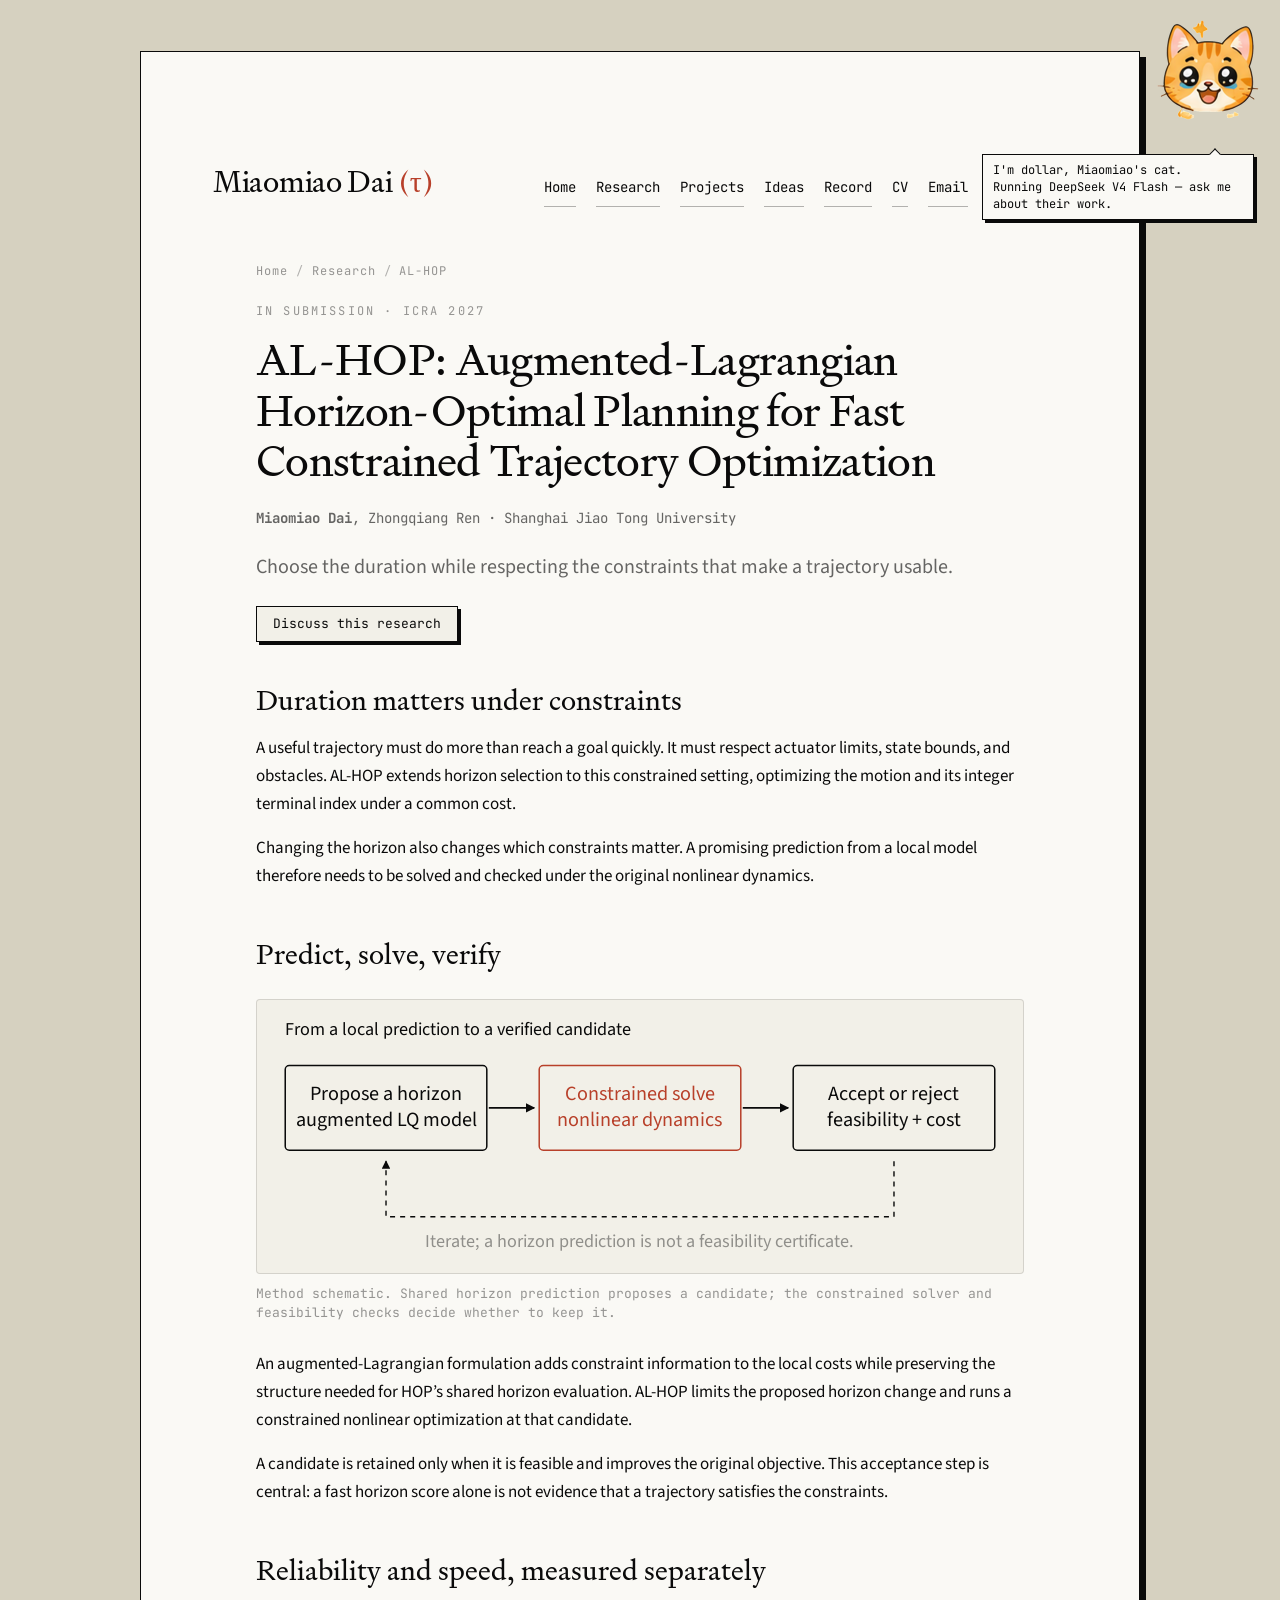
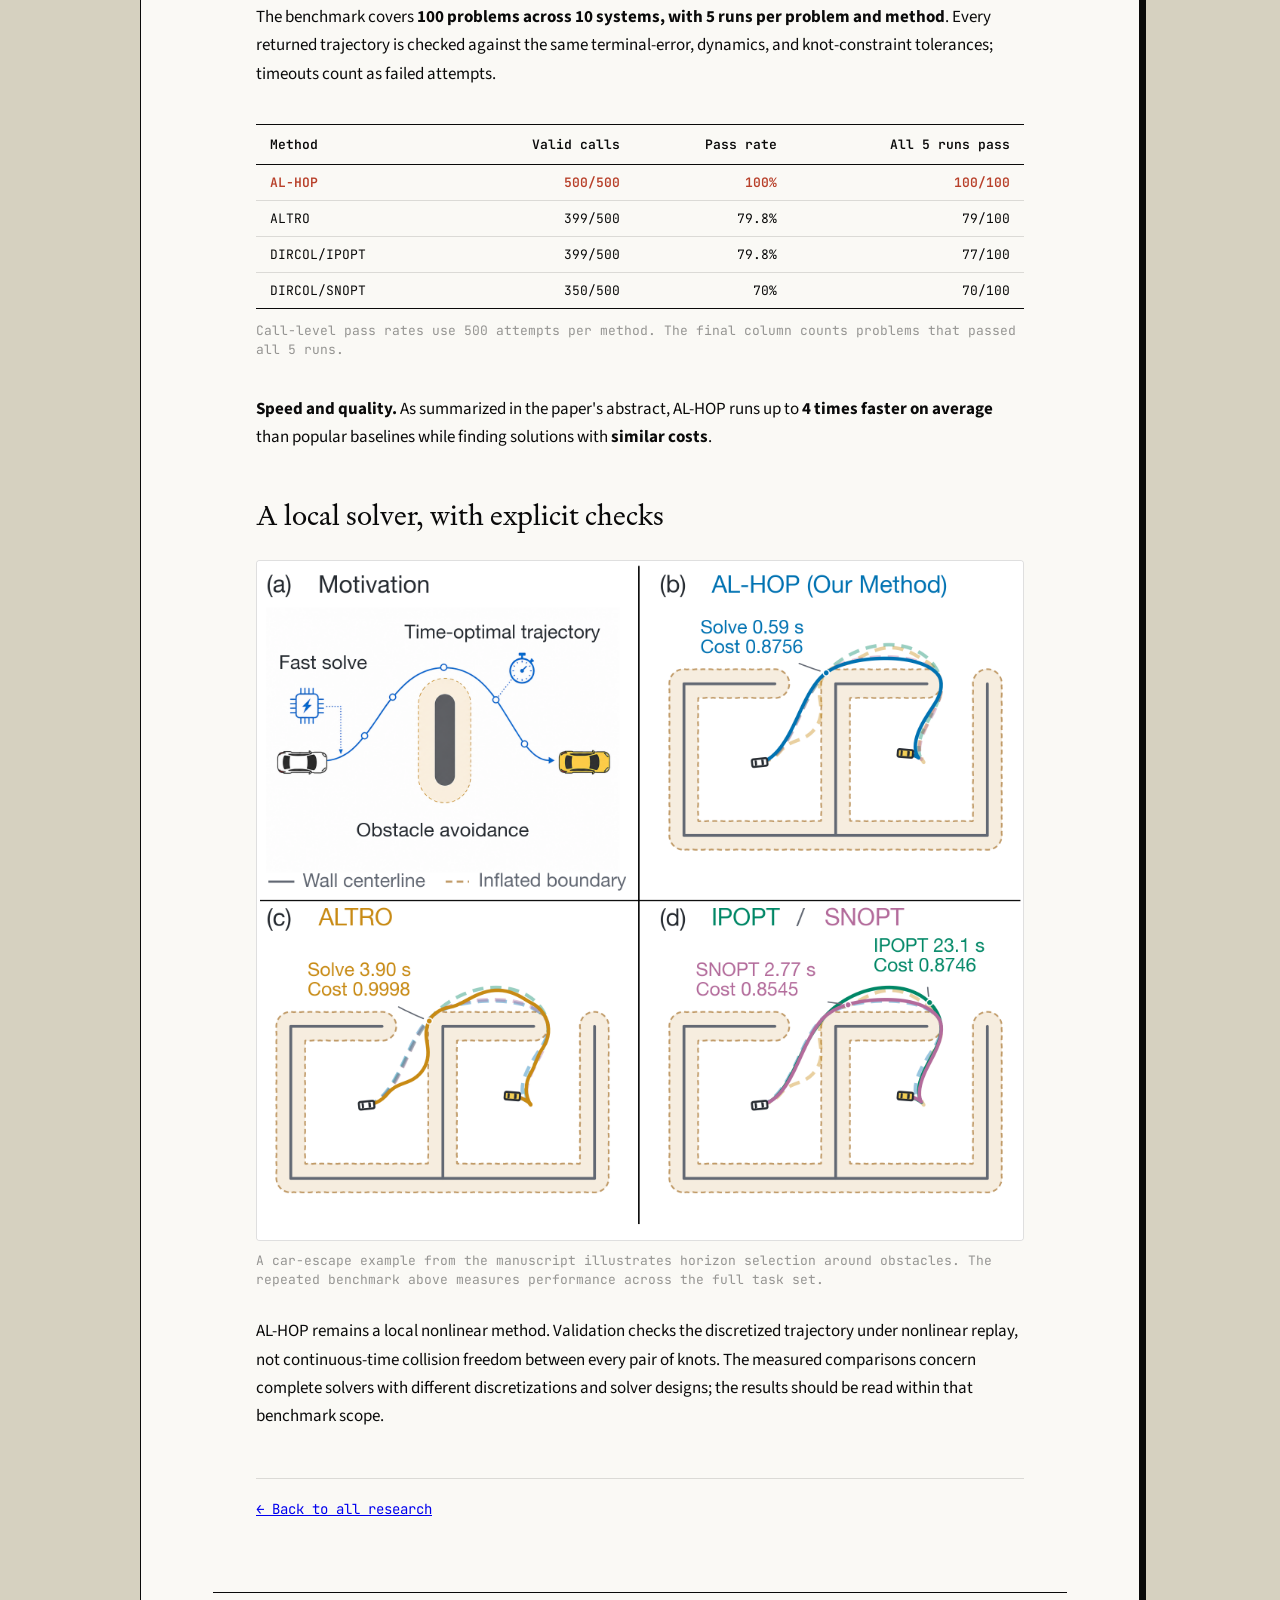
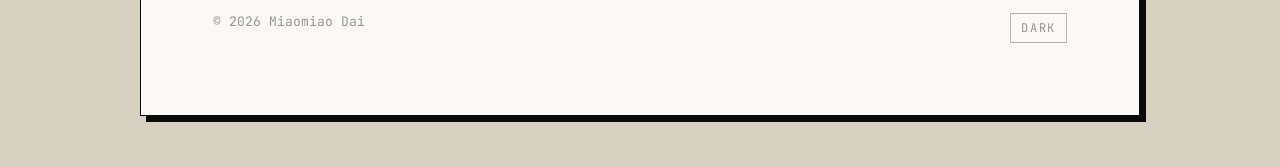
==== al-hop.html @ 50848a30 "Publish the redesign; keep the ICLR entry to the idea Ships the layout directed in the Sep 6-8 sessi" ====
<!doctype html>
<html lang="en">
<head>
<meta charset="utf-8">
<meta name="viewport" content="width=device-width, initial-scale=1">
<title>AL-HOP: Augmented-Lagrangian Horizon-Optimal Planning for Fast Constrained Trajectory Optimization — Miaomiao Dai</title>
<meta name="description" content="Horizon selection with state, control and obstacle constraints, backed by nonlinear replay validation.">
<meta property="og:title" content="AL-HOP: Augmented-Lagrangian Horizon-Optimal Planning for Fast Constrained Trajectory Optimization">
<meta property="og:description" content="Horizon selection with state, control and obstacle constraints, backed by nonlinear replay validation.">
<meta property="og:type" content="article">
<meta property="og:url" content="https://dmsjtum.github.io/al-hop.html">
<meta name="twitter:card" content="summary">
<link rel="icon" href="assets/favicon.png">
<link rel="preconnect" href="https://fonts.googleapis.com">
<link rel="preconnect" href="https://fonts.gstatic.com" crossorigin>
<link href="https://fonts.googleapis.com/css2?family=Instrument+Serif:ital@0;1&family=Source+Sans+3:wght@200..900&family=JetBrains+Mono:wght@400;600&display=swap" rel="stylesheet">
<link rel="stylesheet" href="assets/paper.css">

<!-- Same entrance gate as index.html; see the comment there. This page has no
     bio to type, so it gets only the scroll unfold. -->
<script>
  (function () {
    var el = document.documentElement;
    try {
      if (matchMedia("(prefers-reduced-motion: reduce)").matches) return;
    } catch (e) { return; }
    el.setAttribute("data-motion", "on");
    setTimeout(function () {
      if (!window.__paperEntrance) el.removeAttribute("data-motion");
    }, 2500);
  })();
</script>
</head>
<body>

<div class="shell">

  <header class="masthead">
    <a class="wordmark" href="index.html">Miaomiao Dai <span class="accent">(τ)</span></a>
    <nav class="nav" aria-label="Primary">
      <a href="index.html"><span class="lang-en">Home</span><span class="lang-zh">首页</span></a>
      <a href="index.html#publications"><span class="lang-en">Research</span><span class="lang-zh">研究</span></a>
      <a href="index.html#projects"><span class="lang-en">Projects</span><span class="lang-zh">项目</span></a>
      <a href="index.html#proposals"><span class="lang-en">Ideas</span><span class="lang-zh">构想</span></a>
      <a href="index.html#experience"><span class="lang-en">Record</span><span class="lang-zh">履历</span></a>
      <a href="files/cv.pdf">CV</a>
      <a href="mailto:dmmsjtu@engineering.upenn.edu">Email</a>
      <button class="lang-toggle" data-lang-toggle type="button"><b>EN</b> / ZH</button>
    </nav>
  </header>

  <main class="research-page">
<section class="research-hero">
<ol class="crumbs"><li><a href="index.html"><span class="lang-en">Home</span><span class="lang-zh">首页</span></a></li><li><a href="index.html#publications"><span class="lang-en">Research</span><span class="lang-zh">研究</span></a></li><li>AL-HOP</li></ol>
<p class="eyebrow"><span class="lang-en">In submission · ICRA 2027</span><span class="lang-zh">投稿中 · ICRA 2027</span></p>
<h1 class="display">AL-HOP: Augmented-Lagrangian Horizon-Optimal Planning for Fast Constrained Trajectory Optimization</h1>
<p class="hero__sub"><span class="lang-en"><b>Miaomiao Dai</b>, Zhongqiang Ren · Shanghai Jiao Tong University</span><span class="lang-zh"><b>代淼淼</b>，Zhongqiang Ren · 上海交通大学</span></p>
<div class="research-lead"><span class="lang-en">Choose the duration while respecting the constraints that make a trajectory usable.</span><span class="lang-zh">在选择运动时长的同时，满足让轨迹真正可用的约束。</span></div>
<ul class="linkrow"><li><a class="btn" href="mailto:dmmsjtu@engineering.upenn.edu"><span class="lang-en">Discuss this research</span><span class="lang-zh">交流这项研究</span></a></li></ul>
</section>
<div class="research-article"><section class="research-section"><h2><span class="lang-en">Duration matters under constraints</span><span class="lang-zh">约束下，时长同样重要</span></h2>
<p class="lang-en">A useful trajectory must do more than reach a goal quickly. It must respect actuator limits, state bounds, and obstacles. AL-HOP extends horizon selection to this constrained setting, optimizing the motion and its integer terminal index under a common cost.</p>
<p class="lang-zh">一条可用轨迹不仅要尽快抵达目标，还必须满足执行器限制、状态边界和障碍约束。AL-HOP 将视界选择扩展到这一场景，在统一代价下优化运动及其整数终止时刻。</p><p class="lang-en">Changing the horizon also changes which constraints matter. A promising prediction from a local model therefore needs to be solved and checked under the original nonlinear dynamics.</p>
<p class="lang-zh">视界改变时，起作用的约束也可能改变。因此，局部模型给出的有希望的预测，还需要在原始非线性动力学下求解并验证。</p></section><section class="research-section"><h2><span class="lang-en">Predict, solve, verify</span><span class="lang-zh">预测、求解、验证</span></h2>
<figure class="figure"><svg class="research-diagram" viewBox="0 0 760 270" role="img" aria-label="AL-HOP proposes a horizon using a local augmented model, optimizes it under nonlinear dynamics, and accepts only a feasible candidate with lower original cost.">
<defs><marker id="diagram-arrow" viewBox="0 0 8 8" refX="7" refY="4" markerWidth="6" markerHeight="6" orient="auto-start-reverse"><path d="M 0 0 L 8 4 L 0 8" fill="currentColor"/></marker></defs>
<text class="lang-en" x="28" y="35" text-anchor="start" font-size="18" >From a local prediction to a verified candidate</text><text class="lang-zh" x="28" y="35" text-anchor="start" font-size="18" >从局部预测到验证后的候选解</text><g class=""><rect x="28" y="65" width="200" height="84" rx="4" fill="none" stroke="currentColor" stroke-width="1.5"/><text class="lang-en" x="128.0" y="99" text-anchor="middle" font-size="20" >Propose a horizon</text><text class="lang-zh" x="128.0" y="99" text-anchor="middle" font-size="20" >提出候选视界</text><text class="lang-en" x="128.0" y="125" text-anchor="middle" font-size="20" >augmented LQ model</text><text class="lang-zh" x="128.0" y="125" text-anchor="middle" font-size="20" >增广线性二次模型</text></g><g class="diagram-accent"><rect x="280" y="65" width="200" height="84" rx="4" fill="none" stroke="currentColor" stroke-width="1.5"/><text class="lang-en" x="380.0" y="99" text-anchor="middle" font-size="20" >Constrained solve</text><text class="lang-zh" x="380.0" y="99" text-anchor="middle" font-size="20" >约束优化</text><text class="lang-en" x="380.0" y="125" text-anchor="middle" font-size="20" >nonlinear dynamics</text><text class="lang-zh" x="380.0" y="125" text-anchor="middle" font-size="20" >非线性动力学</text></g><g class=""><rect x="532" y="65" width="200" height="84" rx="4" fill="none" stroke="currentColor" stroke-width="1.5"/><text class="lang-en" x="632.0" y="99" text-anchor="middle" font-size="20" >Accept or reject</text><text class="lang-zh" x="632.0" y="99" text-anchor="middle" font-size="20" >接受或拒绝</text><text class="lang-en" x="632.0" y="125" text-anchor="middle" font-size="20" >feasibility + cost</text><text class="lang-zh" x="632.0" y="125" text-anchor="middle" font-size="20" >可行性与原始代价</text></g><path d="M 230 107 L 275 107" stroke="currentColor" stroke-width="1.6" fill="none" marker-end="url(#diagram-arrow)" /><path d="M 482 107 L 527 107" stroke="currentColor" stroke-width="1.6" fill="none" marker-end="url(#diagram-arrow)" /><path d="M 632 160 V 215 H 128 V 160" fill="none" stroke="currentColor" stroke-width="1.4" stroke-dasharray="5 5" marker-end="url(#diagram-arrow)"/><text class="lang-en diagram-muted" x="380" y="245" text-anchor="middle" font-size="18">Iterate; a horizon prediction is not a feasibility certificate.</text><text class="lang-zh diagram-muted" x="380" y="245" text-anchor="middle" font-size="18">迭代求解；视界预测本身不代表约束已满足。</text></svg><figcaption><span class="lang-en">Method schematic. Shared horizon prediction proposes a candidate; the constrained solver and feasibility checks decide whether to keep it.</span><span class="lang-zh">方法示意。共享视界预测提出候选，约束求解与可行性检查决定是否保留。</span></figcaption></figure><p class="lang-en">An augmented-Lagrangian formulation adds constraint information to the local costs while preserving the structure needed for HOP’s shared horizon evaluation. AL-HOP limits the proposed horizon change and runs a constrained nonlinear optimization at that candidate.</p>
<p class="lang-zh">增广拉格朗日形式将约束信息纳入局部代价，同时保留 HOP 共享视界评估所需的结构。AL-HOP 控制候选视界的调整幅度，并在该视界上进行约束非线性优化。</p><p class="lang-en">A candidate is retained only when it is feasible and improves the original objective. This acceptance step is central: a fast horizon score alone is not evidence that a trajectory satisfies the constraints.</p>
<p class="lang-zh">只有可行且改善原始目标函数的候选才会被保留。这个接受步骤很关键：快速得到一个视界评分，并不意味着轨迹已经满足约束。</p></section><section class="research-section"><h2><span class="lang-en">Reliability and speed, measured separately</span><span class="lang-zh">分别看有效性与速度</span></h2>
<!-- Current paper result_numbers.tex; repeated four-solver benchmark, 100 problems x 5 runs. -->
<p class="lang-en">The benchmark covers <b>100 problems across 10 systems, with 5 runs per problem and method</b>. Every returned trajectory is checked against the same terminal-error, dynamics, and knot-constraint tolerances; timeouts count as failed attempts.</p>
<p class="lang-zh">基准覆盖 <b>10 类系统、100 个问题，每个方法对每题运行 5 次</b>。返回轨迹采用相同的终端误差、动力学与节点约束容差进行后验检查，超时调用计为未通过。</p>
<div class="table-wrap" tabindex="0" role="region" aria-label="AL-HOP repeated benchmark validity comparison">
<table class="data">
  <caption><span class="lang-en">Call-level pass rates use 500 attempts per method. The final column counts problems that passed all 5 runs.</span><span class="lang-zh">调用通过率以每个方法的 500 次运行统计；最后一列统计 5 次均通过的问题数。</span></caption>
  <thead><tr><th scope="col"><span class="lang-en">Method</span><span class="lang-zh">方法</span></th><th scope="col"><span class="lang-en">Valid calls</span><span class="lang-zh">通过调用数</span></th><th scope="col"><span class="lang-en">Pass rate</span><span class="lang-zh">通过率</span></th><th scope="col"><span class="lang-en">All 5 runs pass</span><span class="lang-zh">5 次均通过</span></th></tr></thead>
  <tbody>
    <tr class="is-ours"><td>AL-HOP</td><td>500/500</td><td>100%</td><td>100/100</td></tr>
    <tr><td>ALTRO</td><td>399/500</td><td>79.8%</td><td>79/100</td></tr>
    <tr><td>DIRCOL/IPOPT</td><td>399/500</td><td>79.8%</td><td>77/100</td></tr>
    <tr><td>DIRCOL/SNOPT</td><td>350/500</td><td>70%</td><td>70/100</td></tr>
  </tbody>
</table>
</div>
<p class="lang-en"><b>Speed and quality.</b> As summarized in the paper's abstract, AL-HOP runs up to <b>4 times faster on average</b> than popular baselines while finding solutions with <b>similar costs</b>.</p>
<p class="lang-zh"><b>速度与质量。</b>论文摘要报告，相较常用基线，AL-HOP 的<b>平均加速比最高达 4 倍</b>，同时获得<b>代价相当的解</b>。</p></section><section class="research-section"><h2><span class="lang-en">A local solver, with explicit checks</span><span class="lang-zh">带有显式验证的局部求解器</span></h2>
<figure class="figure"><img src="assets/pub-alhop-car-escape.png" alt="Car-escape trajectories from AL-HOP and the comparison solvers" width="2030" height="1800" loading="lazy"><figcaption><span class="lang-en">A car-escape example from the manuscript illustrates horizon selection around obstacles. The repeated benchmark above measures performance across the full task set.</span><span class="lang-zh">论文中的汽车脱困示例展示了障碍环境下的视界选择；上表的重复评测则覆盖完整任务集。</span></figcaption></figure><p class="lang-en">AL-HOP remains a local nonlinear method. Validation checks the discretized trajectory under nonlinear replay, not continuous-time collision freedom between every pair of knots. The measured comparisons concern complete solvers with different discretizations and solver designs; the results should be read within that benchmark scope.</p>
<p class="lang-zh">AL-HOP 仍是局部非线性方法。验证检查离散轨迹的非线性回放，并不保证任意两个离散节点之间的连续时间无碰撞。对照比较的是采用不同离散化与求解设计的完整求解器，结果应在该基准范围内理解。</p></section></div>
<p class="research-return"><a href="index.html#publications"><span class="lang-en">← Back to all research</span><span class="lang-zh">← 返回全部研究</span></a></p>
  </main>

  <footer class="footer">
    <span>© 2026 Miaomiao Dai</span>
    <span><button class="theme-toggle" data-theme-toggle type="button">Dark</button></span>
  </footer>

</div>

<script src="assets/paper.js"></script>
</body>
</html>
---- assets/paper.css ----
/* ==========================================================================
   OFFPRINT — a personal-site design system
   A site that reads like a paper offprint: the restraint of an instrument
   panel, the air of a modern launch page, and a margin you can write in.

   WHAT CAME FROM WHERE
     pi.website      warm paper ground, serif display over a monospace
                     structural layer, hairline index lists, hard-edge
                     cards with a solid offset shadow, label/value meta,
                     768px measure
     BeingBeyond     uppercase wide-tracked filter pills, ?filter= URL
                     contract, thumbnail + body card
     Kimi K3         light variable-weight prose (330/450), centered hero
                     with a single pill CTA, breadcrumbs, generous radius
                     on hero media, exactly one accent

   WHAT IS OURS
     · a persistent left rail carrying mono section numbers (§01, §02)
     · sidenotes that hang in that rail beside the prose they annotate
     · a proofreader's vermilion, used at most three times per page
     · a type-specimen masthead

   The accent is the one opinionated choice. For the pure colorless look
   of the references, set --accent: var(--ink) and nothing else changes.
   ========================================================================== */

/* --------------------------------------------------------------------------
   0. Signifier  (the display serif Physical Intelligence uses)
   --------------------------------------------------------------------------
   pi.website loads exactly ONE cut: Signifier Regular, weight 400, roman,
   a single self-hosted .woff2 with font-display:swap. No italic, no other
   weight anywhere on the site. So you only need one style — the smallest
   licence Klim sells.

   Signifier is a retail typeface from Klim Type Foundry (Kris Sowersby):
   https://klim.co.nz/retail-fonts/signifier/
   It cannot be redistributed, so it is not bundled here. Klim's free "test
   fonts" are licensed for mockups and evaluation ONLY — do not deploy them
   on a public site.

   Once you hold a web licence, put the file at assets/fonts/ and switch on
   the block below. Nothing else changes — "Signifier" is already first in
   the --serif stack, so it takes over automatically.
   -------------------------------------------------------------------------- */

@font-face {
  font-family: "Signifier";
  src: url("fonts/signifier-regular.woff2") format("woff2");
  font-weight: 400;
  font-style: normal;
  font-display: swap;
}


/* --------------------------------------------------------------------------
   1. Tokens
   -------------------------------------------------------------------------- */
:root {
  /* --- Paper & ink ------------------------------------------------------- */
  --paper:      #faf9f5;                  /* the sheet itself */
  --paper-hi:   #f2f0e8;                  /* recessed: cards, code, wells */
  --card-surface: #fff;                   /* clean inserts on the warm sheet */
  /* The desk. Deep enough that the sheet reads as lit and the hard edge and
     offset shadow have something to work against — at the old #e2ded1 the
     paper-to-desk contrast was 1.28:1 and the metaphor was doing nothing.
     1.45:1. Past ~1.6 the desk turns khaki and starts competing. */
  --surround:   #d6d1c0;
  --ink:        #0a0a0a;
  --ink-2:      rgba(10, 10, 10, 0.62);   /* secondary prose */
  --ink-3:      rgba(10, 10, 10, 0.42);   /* labels, dates, captions */
  --rule:       rgba(10, 10, 10, 0.13);
  --rule-hi:    rgba(10, 10, 10, 0.30);
  --edge:       #0a0a0a;                  /* hard borders */

  /* The proofreader's mark. Ration it: section numbers, the active nav
     rule, sidenote stems. If you use it a fourth time, delete one. */
  --accent:     #b8402a;

  /* Hard offset shadows, no blur — keep x and y equal. */
  --lift:       4px 4px 0 var(--edge);
  --lift-sm:    3px 3px 0 var(--edge);

  /* --- Type -------------------------------------------------------------- */
  /* Signifier is a licensed Klim face. Own it? Self-host into assets/fonts/
     and it wins automatically. Instrument Serif is the free stand-in;
     Iowan Old Style is a strong macOS-local fallback. */
  /* Signifier carries no CJK. A Chinese serif is appended to each stack:
     font fallback is per-character, so Latin renders in Signifier and
     Chinese in Songti inside the same heading. */
  --serif: "Signifier", "Instrument Serif", "EB Garamond",
           "Iowan Old Style", "Times New Roman", Times,
           "Songti SC", "STSong", "Noto Serif SC", serif;
  --sans:  "Source Sans 3", "Source Sans Pro", -apple-system,
           BlinkMacSystemFont, "Segoe UI", "PingFang SC", Helvetica, Arial,
           "Hiragino Sans GB", "Noto Sans SC", sans-serif;
  --mono:  ui-monospace, SFMono-Regular, "SF Mono", "JetBrains Mono",
           Menlo, Consolas, "Liberation Mono", monospace;

  /* Kimi sets prose at 330 weight; that airiness is most of its character.
     Source Sans 3 is variable 200–900, so 350 is real, not synthesized. */
  --prose-weight: 350;

  /* --- Measure & grid ---------------------------------------------------- */
  --measure:    768px;      /* prose column, measured from pi */
  --shell:      1000px;   /* sheet width; A4-ish text-to-margin ratio */
  --rail:       104px;      /* left gutter: section marks */
  --rail-gap:   36px;
  --note:       160px;      /* right margin: sidenotes */
  --note-gap:   28px;
  --label-col:  120px;      /* meta-table labels, measured from pi */
  --gutter:     clamp(1.5rem, 6vw, 4.5rem);  /* the sheet's own margins */

  --radius:     4px;        /* pi's figure radius, to the pixel */
  --radius-lg:  14px;       /* Kimi's hero radius */

  color-scheme: light dark;
}

/* Dark mode keeps the warm bias so it reads as the same design at night,
   not a different one. Delete this block for light-only. */
@media (prefers-color-scheme: dark) {
  :root {
    --paper: #1a1a15; --paper-hi: #121210; --surround: #0c0c0a;
    --card-surface: #20201b;
    --ink: #f2f1ea;
    --ink-2: rgba(242,241,234,0.66); --ink-3: rgba(242,241,234,0.44);
    --rule: rgba(242,241,234,0.16);  --rule-hi: rgba(242,241,234,0.34);
    --edge: #f2f1ea;
    --accent: #e2684d;              /* lifted for contrast on dark paper */
  }
}
:root[data-theme="dark"] {
  --paper: #1a1a15; --paper-hi: #121210; --surround: #0c0c0a;
  --card-surface: #20201b;
  --ink: #f2f1ea;
  --ink-2: rgba(242,241,234,0.66); --ink-3: rgba(242,241,234,0.44);
  --rule: rgba(242,241,234,0.16);  --rule-hi: rgba(242,241,234,0.34);
  --edge: #f2f1ea;
  --accent: #e2684d;
}
:root[data-theme="light"] {
  --paper: #faf9f5; --paper-hi: #f2f0e8; --surround: #d6d1c0;
  --card-surface: #fff;
  --ink: #0a0a0a;
  --ink-2: rgba(10,10,10,0.62); --ink-3: rgba(10,10,10,0.42);
  --rule: rgba(10,10,10,0.13);  --rule-hi: rgba(10,10,10,0.30);
  --edge: #0a0a0a;
  --accent: #b8402a;
}

/* --------------------------------------------------------------------------
   2. Base
   -------------------------------------------------------------------------- */
*, *::before, *::after { box-sizing: border-box; }
html { -webkit-text-size-adjust: 100%; scroll-behavior: smooth; }

body {
  margin: 0;
  background: var(--surround);
  color: var(--ink);
  /* Mono is the default voice; prose opts *out* into sans. That inversion
     is what makes the page read as an instrument rather than an article. */
  font: 400 14px/20px var(--mono);
  -webkit-font-smoothing: antialiased;
  -moz-osx-font-smoothing: grayscale;
}

img, video { max-width: 100%; height: auto; display: block; }
::selection { background: var(--accent); color: var(--paper); }
:focus-visible { outline: 2px solid var(--accent); outline-offset: 3px; }

/* --------------------------------------------------------------------------
   3. Layout
   -------------------------------------------------------------------------- */
/* THE SHEET. Everything sits on one page laid on a desk. The edge is hard
   and the shadow has no blur — same language as the cards, one scale up. */
.shell {
  max-width: var(--shell);
  margin: clamp(20px, 4vw, 56px) auto;
  padding: clamp(36px, 5vw, 64px) var(--gutter) clamp(24px, 4vw, 48px);
  background: var(--paper);
  border: 1px solid var(--edge);
  box-shadow: 6px 6px 0 var(--edge);
}
@media (max-width: 640px) {
  /* On a phone the sheet metaphor costs more than it gives: edge-to-edge. */
  .shell { margin: 0; border-width: 0 0 1px 0; box-shadow: none; }
}
.measure { max-width: var(--measure); }

.section { margin-top: 88px; }
.section--tight { margin-top: 56px; }

hr.rule { border: 0; border-top: 1px solid var(--rule); margin: 56px 0; }
hr.rule--strong { border-top: 1px solid var(--ink); }

/* --- The rail -------------------------------------------------------------
   OURS. A two-column grid: a narrow monospace gutter on the left carrying
   section numbers and sidenotes, prose on the right. Below 1024px the rail
   collapses and its contents flow inline. */
.rail {
  display: grid;
  grid-template-columns: var(--rail) minmax(0, var(--measure));
  gap: 0 var(--rail-gap);
  align-items: start;
}
.rail__mark {
  font: 600 18px/20px var(--mono);
  letter-spacing: 0.06em;
  color: var(--accent);
  padding-top: 6px;
  position: sticky;
  top: 24px;
}
.rail__mark > span {
  display: block;
  font: 400 13px/18px var(--mono);
  color: var(--ink-3);
  letter-spacing: 0.14em;
  margin-top: 7px;
}

@media (max-width: 1023px) {
  .rail { grid-template-columns: minmax(0, 1fr); gap: 12px; }
  .rail__mark { position: static; padding-top: 0; }
  .rail__mark > span { display: inline; margin: 0 0 0 10px; }
}

/* --------------------------------------------------------------------------
   4. Masthead
   -------------------------------------------------------------------------- */
.masthead {
  display: flex; flex-wrap: wrap;
  align-items: baseline; justify-content: space-between;
  gap: 20px 32px;
  padding-block: 48px 0;
}

/* The parenthetical glyph is the signature. pi uses (π); pick one mark
   that means something to you and never change it. */
.wordmark {
  font: 400 clamp(24px, 3.2vw, 30px)/1.2 var(--serif);
  letter-spacing: -0.01em;
  color: var(--ink);
  text-decoration: none;
  white-space: nowrap;
}
.wordmark:hover { opacity: 0.65; }

.nav { display: flex; flex-wrap: wrap; gap: 20px; font: 400 14px/20px var(--mono); }
.nav a {
  color: var(--ink); text-decoration: none;
  border-bottom: 1px solid var(--rule-hi);
  padding-bottom: 2px;
}
.nav a:hover { border-bottom-color: var(--ink); }
.nav a[aria-current="page"] { border-bottom: 1.5px solid var(--accent); }

/* --- Type-specimen masthead ----------------------------------------------
   OURS. For the home page: the name set very large with a rule beneath and
   mono metadata, the way a foundry sets a specimen sheet. */
.specimen { padding-block: 64px 0; }
.specimen__name {
  font: 400 clamp(44px, 9vw, 104px)/0.95 var(--serif);
  letter-spacing: -0.025em;
  margin: 0;
  text-wrap: balance;
}
.specimen__rule { border: 0; border-top: 1px solid var(--ink); margin: 28px 0 0; }
.specimen__meta {
  display: flex; flex-wrap: wrap; gap: 8px 40px;
  margin-top: 14px;
  font: 400 12px/16px var(--mono);
  letter-spacing: 0.14em; text-transform: uppercase;
  color: var(--ink-3);
}

/* --------------------------------------------------------------------------
   5. Display type
   -------------------------------------------------------------------------- */
.display {
  font: 400 clamp(38px, 7vw, 60px)/1.06 var(--serif);
  letter-spacing: -0.015em; margin: 0; text-wrap: balance;
}
.display--xl { font-size: clamp(46px, 10vw, 92px); line-height: 1.0; }

.eyebrow {
  font: 400 12px/16px var(--mono);
  letter-spacing: 0.18em; text-transform: uppercase;
  color: var(--ink-3);
  margin: 0 0 16px;
}
/* No decorative red lines: coloured rules and ticks were tried on the cards
   and sub-headings and pulled — the accent stays in text, where it points
   at something. */
.eyebrow--accent { color: var(--accent); }

/* Even the text selection stays in the palette. */
::selection { background: color-mix(in srgb, var(--accent) 22%, transparent); }

.h-serif {
  font: 400 clamp(26px, 3.6vw, 32px)/1.2 var(--serif);
  letter-spacing: -0.01em; margin: 0 0 20px;
}

/* --- Breadcrumb (Kimi) ---------------------------------------------------- */
.crumbs {
  display: flex; flex-wrap: wrap; gap: 8px;
  font: 400 12px/16px var(--mono);
  letter-spacing: 0.08em;
  color: var(--ink-3);
  margin: 0 0 24px; padding: 0; list-style: none;
}
.crumbs li + li::before { content: "/"; margin-right: 8px; color: var(--rule-hi); }
.crumbs a { color: var(--ink-3); text-decoration: none; }
.crumbs a:hover { color: var(--ink); }

/* --- Centered hero (Kimi) -------------------------------------------------
   The alternative to the left-aligned rail hero. Use one or the other on a
   page, never both. */
.hero--center { text-align: center; max-width: 780px; margin-inline: auto; padding-top: 72px; }
.hero--center .crumbs { justify-content: center; }
.hero--center .display { margin-inline: auto; }
.hero--center .cta { margin-top: 32px; }
.hero--center .linkrow { justify-content: center; }

/* Author line under a centered hero title. */
.hero__sub {
  margin: 20px 0 0;
  font: 400 14px/20px var(--mono);
  color: var(--ink-2);
}

.cta {
  display: inline-block;
  font: 500 14px/20px var(--sans);
  letter-spacing: 0.01em;
  color: var(--paper);
  background: var(--ink);
  text-decoration: none;
  padding: 11px 22px;
  border-radius: 12px;            /* measured from Kimi's CTA */
  transition: opacity .15s ease;
}
.cta:hover { opacity: 0.82; }

/* --------------------------------------------------------------------------
   6. Prose  (the only place sans runs at length)
   -------------------------------------------------------------------------- */
.prose {
  max-width: var(--measure);
  font: var(--prose-weight) 17.5px/1.65 var(--sans);
  color: var(--ink);
  letter-spacing: 0.005em;
}
/* Flow spacing. Reset first, then space between siblings — both rules are
   specificity (0,1,0) so source order decides, and nothing below may use a
   `.prose <type>` selector to set margins or it silently wins. */
.prose > * { margin: 0; }
.prose > * + * { margin-top: 1.15em; }

.prose h2 {
  font: 450 clamp(22px, 3vw, 25px)/1.35 var(--sans);
  margin-top: 2.2em; letter-spacing: -0.005em;
}
.prose h3 { font: 600 17.5px/1.45 var(--sans); margin-top: 1.8em; }

.prose a {
  color: var(--ink);
  text-decoration: underline;
  text-underline-offset: 3px; text-decoration-thickness: 1px;
  text-decoration-color: var(--rule-hi);
}
.prose a:hover { text-decoration-color: var(--accent); text-decoration-thickness: 2px; }

/* padding only — setting `margin` here would out-specify the flow rule above */
.prose ul, .prose ol { padding-left: 1.25em; }
.prose li + li { margin-top: 0.4em; }
.prose li::marker { color: var(--ink-3); }

.prose blockquote {
  margin-top: 1.6em; margin-bottom: 1.6em; padding-left: 20px;
  border-left: 1.5px solid var(--accent);
  font: 400 20px/1.5 var(--serif);
}
.prose code {
  font: 400 0.85em/1.4 var(--mono);
  background: var(--paper-hi);
  border: 1px solid var(--rule);
  border-radius: 2px; padding: 1px 5px;
}

/* Mono lede — short, declarative, control-surface voice. Never long. */
.lede { max-width: 62ch; font: 400 14px/20px var(--mono); margin: 0; }
.lede + .lede { margin-top: 20px; }

/* --- Sidenotes -----------------------------------------------------------
   OURS. The left rail carries structure (section marks); the right margin
   carries commentary. Keeping them on opposite sides means a sticky section
   mark can never collide with a note. Below 1280px notes fold inline as an
   indented block. Use them for the caveat you would otherwise bury in a
   parenthesis — never for anything load-bearing. */
.sidenote {
  font: 400 12px/17px var(--mono);
  color: var(--ink-3);
  border-left: 1.5px solid var(--accent);
  padding-left: 10px;
  margin: 8px 0;
}
@media (min-width: 1280px) {
  .sidenote {
    float: right; clear: right;
    width: var(--note);
    margin-right: calc(-1 * (var(--note) + var(--note-gap)));
    margin-top: 6px;
    margin-bottom: 16px;
  }
}

/* --------------------------------------------------------------------------
   7. Meta table  (label / value, mono)
   -------------------------------------------------------------------------- */
.meta {
  display: grid;
  grid-template-columns: var(--label-col) minmax(0, 1fr);
  gap: 0 16px;
  font: 400 14px/20px var(--mono);
  margin: 0;
}
.meta dt { color: var(--ink-3); }
.meta dd { margin: 0; color: var(--ink); }
.meta dd a {
  color: inherit; text-decoration: underline;
  text-underline-offset: 3px; text-decoration-thickness: 1px;
  text-decoration-color: var(--rule-hi);
}
.meta dd a:hover { text-decoration-color: var(--accent); text-decoration-thickness: 2px; }

@media (max-width: 560px) {
  .meta { grid-template-columns: 1fr; gap: 0; }
  .meta dt { margin-top: 12px; }
  .meta dt:first-child { margin-top: 0; }
}

/* --------------------------------------------------------------------------
   8. Timeline  (pi's primary home-page structure)
   -------------------------------------------------------------------------- */
.timeline { list-style: none; margin: 0; padding: 0 0 0 28px; border-left: 1px solid var(--rule-hi); }
.timeline > li { position: relative; padding-block: 4px; }
.timeline > li + li { margin-top: 28px; }

/* The bullet sits *on* the rule, not beside it. */
.timeline > li::before {
  content: ""; position: absolute;
  left: -32px; top: 12px;
  width: 7px; height: 7px; border-radius: 50%;
  background: var(--ink);
}
.timeline > li.is-marked::before { background: var(--accent); }

.entry {
  display: block; color: inherit; text-decoration: none;
  padding: 12px 16px; border: 1px solid transparent;
  transition: transform .12s ease, box-shadow .12s ease;
}
.entry--boxed { border-color: var(--rule-hi); background: var(--paper-hi); }
.entry--lifted { border: 1.5px solid var(--edge); background: var(--paper-hi); box-shadow: var(--lift); }

a.entry:hover { background: var(--paper-hi); border-color: var(--rule-hi); }
a.entry--lifted:hover { transform: translate(-1px,-1px); box-shadow: 5px 5px 0 var(--edge); }

.entry__head {
  display: flex; flex-wrap: wrap;
  align-items: baseline; justify-content: space-between;
  gap: 8px 24px;
}
.entry__title { font: 600 14px/20px var(--mono); margin: 0; }
.entry__date  { font: 400 14px/20px var(--mono); color: var(--ink-3); white-space: nowrap; }
.entry__desc  { margin: 6px 0 0; font: 400 14px/20px var(--mono); color: var(--ink-2); max-width: 68ch; }

/* --------------------------------------------------------------------------
   9. Index list  (pi's "Papers" page — hairline rows, nothing else)
   -------------------------------------------------------------------------- */
.index { list-style: none; margin: 0; padding: 0; border-top: 1px solid var(--rule); }
.index > li { border-bottom: 1px solid var(--rule); }
.index a {
  display: flex; flex-wrap: wrap;
  align-items: baseline; justify-content: space-between;
  gap: 4px 24px; padding: 9px 0;
  color: var(--ink); text-decoration: none;
  font: 400 14px/20px var(--mono);
}
.index a:hover { background: var(--paper-hi); box-shadow: 0 0 0 8px var(--paper-hi); }
.index a:hover .index__venue { color: var(--accent); }
.index__venue { color: var(--ink-3); white-space: nowrap; transition: color .12s ease; }

/* --------------------------------------------------------------------------
   10. Work cards  (BeingBeyond: thumb + body, hard edge, offset shadow)
   -------------------------------------------------------------------------- */
.cards { display: grid; gap: 28px; margin: 0; padding: 0; list-style: none; }

.card {
  display: grid;
  grid-template-columns: 260px minmax(0, 1fr);
  border: 1.5px solid var(--edge);
  background: var(--paper-hi);
  box-shadow: var(--lift);
  color: inherit; text-decoration: none;
  transition: transform .12s ease, box-shadow .12s ease;
}
a.card:hover { transform: translate(-2px,-2px); box-shadow: 6px 6px 0 var(--edge); }

.card__thumb {
  border-right: 1.5px solid var(--edge);
  background: var(--paper);
  aspect-ratio: 16 / 10; overflow: hidden;
  display: grid; place-items: center;
}
.card__thumb img, .card__thumb video { width: 100%; height: 100%; object-fit: cover; }

/* Stand-in for media you have not produced yet: graph paper. Reads as
   deliberate rather than broken. Delete the class when a real asset lands. */
.placeholder, .card__thumb--empty {
  background-color: var(--paper-hi);
  background-image:
    linear-gradient(var(--rule) 1px, transparent 1px),
    linear-gradient(90deg, var(--rule) 1px, transparent 1px);
  background-size: 24px 24px;
}

.card__body { padding: 24px 28px; }
.card__title { font: 400 clamp(20px,2.6vw,24px)/1.25 var(--serif); letter-spacing: -0.01em; margin: 0; }
.card__meta {
  margin: 8px 0 0; font: 400 12px/16px var(--mono);
  letter-spacing: 0.08em; text-transform: uppercase; color: var(--ink-3);
}
.card__desc { margin: 12px 0 0; font: 400 14px/20px var(--mono); color: var(--ink-2); }

@media (max-width: 720px) {
  .card { grid-template-columns: 1fr; }
  .card__thumb { border-right: 0; border-bottom: 1.5px solid var(--edge); aspect-ratio: 16 / 9; }
  .card__body { padding: 20px; }
}

/* --------------------------------------------------------------------------
   11. Filter pills  (BeingBeyond: uppercase mono, very wide tracking)
   -------------------------------------------------------------------------- */
.filters { display: flex; flex-wrap: wrap; gap: 10px; margin: 0 0 32px; }
.pill {
  font: 400 12px/16px var(--mono);
  letter-spacing: 0.2em; text-transform: uppercase;
  color: var(--ink-3);
  background: transparent;
  border: 1px solid var(--rule-hi); border-radius: 0;
  padding: 8px 14px; cursor: pointer;
}
.pill:hover { color: var(--ink); border-color: var(--ink); }
.pill[aria-pressed="true"] {
  color: var(--ink); border: 1.5px solid var(--edge); background: var(--paper-hi);
}

/* --------------------------------------------------------------------------
   12. Figures & media
   -------------------------------------------------------------------------- */
.figure { margin: 40px 0; }
.figure img, .figure video, .figure .placeholder {
  width: 100%; border-radius: var(--radius); border: 1px solid var(--rule);
}
.figure .placeholder { aspect-ratio: 16 / 9; }
.figure figcaption {
  margin-top: 10px;
  font: 400 13px/19px var(--mono);
  color: var(--ink-3); max-width: 62ch;
}
.figure figcaption b { font-weight: 600; color: var(--accent); }

/* Wide hero media. Kimi's generous radius, not pi's 4px — the one place
   the page is allowed to feel soft. */
.hero-media {
  margin: 48px 0 0;
  border-radius: var(--radius-lg);
  overflow: hidden;
  aspect-ratio: 16 / 9;
}
.hero-media img, .hero-media video { width: 100%; height: 100%; object-fit: cover; }

/* Placeholder until a real figure or rollout video exists. Reads as
   deliberate (a crop-mark grid) rather than as a broken image. */
.hero-media--empty {
  background: var(--paper-hi);
  border: 1px solid var(--rule);
  background-image:
    linear-gradient(var(--rule) 1px, transparent 1px),
    linear-gradient(90deg, var(--rule) 1px, transparent 1px);
  background-size: 32px 32px;
}

/* --------------------------------------------------------------------------
   13. Results table  (booktabs: thick top/bottom, thin mid, no verticals)
   -------------------------------------------------------------------------- */
.table-wrap { overflow-x: auto; margin: 36px 0; }
table.data {
  width: 100%; border-collapse: collapse;
  font: 400 13px/19px var(--mono);
  font-variant-numeric: tabular-nums;
}
table.data thead th {
  border-top: 1.5px solid var(--ink);
  border-bottom: 1px solid var(--ink);
  padding: 10px 14px; text-align: right;
  font-weight: 600; white-space: nowrap;
}
table.data thead th:first-child, table.data tbody td:first-child { text-align: left; }
table.data tbody td { padding: 8px 14px; text-align: right; border-bottom: 1px solid var(--rule); }
table.data tbody tr:last-child td { border-bottom: 1.5px solid var(--ink); }
table.data tbody tr.is-ours td { font-weight: 600; color: var(--accent); }
table.data caption {
  caption-side: bottom; margin-top: 12px;
  font: 400 13px/19px var(--mono); color: var(--ink-3); text-align: left;
}

/* --------------------------------------------------------------------------
   14. Link row  (arXiv / Code / Video)
   -------------------------------------------------------------------------- */
.linkrow { display: flex; flex-wrap: wrap; gap: 10px; margin: 28px 0 0; padding: 0; list-style: none; }
.btn {
  display: inline-block;
  font: 400 13px/18px var(--mono);
  color: var(--ink); text-decoration: none;
  padding: 8px 16px;
  border: 1.5px solid var(--edge);
  background: var(--paper-hi);
  box-shadow: var(--lift-sm);
  transition: transform .12s ease, box-shadow .12s ease;
}
.btn:hover { transform: translate(-1px,-1px); box-shadow: 4px 4px 0 var(--edge); }
.btn:active { transform: translate(2px,2px); box-shadow: 0 0 0 var(--edge); }

/* --------------------------------------------------------------------------
   15. Code / BibTeX
   -------------------------------------------------------------------------- */
.codeblock { position: relative; margin: 28px 0; }
.codeblock pre {
  margin: 0; overflow-x: auto; padding: 20px;
  background: var(--paper-hi);
  border: 1px solid var(--rule-hi);
  font: 400 13px/20px var(--mono);
  color: var(--ink-2);
}
.codeblock .copy {
  position: absolute; top: 10px; right: 10px;
  font: 400 11px/14px var(--mono);
  letter-spacing: 0.14em; text-transform: uppercase;
  color: var(--ink-3);
  background: var(--paper);
  border: 1px solid var(--rule-hi);
  padding: 5px 9px; cursor: pointer;
}
.codeblock .copy:hover { color: var(--accent); border-color: var(--accent); }

/* --------------------------------------------------------------------------
   16. CV lists
   -------------------------------------------------------------------------- */
.cv { list-style: none; margin: 0; padding: 0; }
.cv > li {
  display: grid;
  grid-template-columns: var(--label-col) minmax(0, 1fr);
  gap: 4px 16px; padding: 14px 0;
  border-bottom: 1px solid var(--rule);
  font: 400 14px/20px var(--mono);
}
.cv > li:first-child { border-top: 1px solid var(--rule); }
.cv .when { color: var(--ink-3); white-space: nowrap; }
.cv .what b { font-weight: 600; }
.cv .what span { color: var(--ink-2); }
@media (max-width: 560px) { .cv > li { grid-template-columns: 1fr; } }

/* --------------------------------------------------------------------------
   17. Footer
   -------------------------------------------------------------------------- */
.footer {
  /* Was 120/64, which left ~184px of blank paper under the rule — that read
     as an unfinished page rather than a bottom margin. */
  margin-top: 72px; padding: 20px 0 24px;
  border-top: 1px solid var(--ink);
  display: flex; flex-wrap: wrap;
  gap: 12px 32px; justify-content: space-between;
  font: 400 13px/18px var(--mono); color: var(--ink-3);
}
.footer a { color: var(--ink-3); text-decoration: none; border-bottom: 1px solid var(--rule-hi); }
.footer a:hover { color: var(--ink); border-bottom-color: var(--accent); }

.theme-toggle {
  font: 400 12px/16px var(--mono);
  letter-spacing: 0.14em; text-transform: uppercase;
  color: var(--ink-3); background: transparent;
  border: 1px solid var(--rule-hi);
  padding: 6px 10px; cursor: pointer;
}
.theme-toggle:hover { color: var(--accent); border-color: var(--accent); }

/* --------------------------------------------------------------------------
   18. Utilities
   -------------------------------------------------------------------------- */
.muted  { color: var(--ink-2); }
.dim    { color: var(--ink-3); }
.accent { color: var(--accent); }
.mono   { font-family: var(--mono); }
.serif  { font-family: var(--serif); }
.nowrap { white-space: nowrap; }
.hidden { display: none !important; }

.sr-only {
  position: absolute; width: 1px; height: 1px;
  padding: 0; margin: -1px; overflow: hidden;
  clip: rect(0 0 0 0); white-space: nowrap; border: 0;
}

@media (prefers-reduced-motion: reduce) {
  html { scroll-behavior: auto; }
  *, *::before, *::after {
    animation-duration: 0.01ms !important;
    transition-duration: 0.01ms !important;
  }
}

@media print {
  /* Match the explicit-theme selectors' specificity so a visitor who prints
     from dark mode still gets clean white paper and black rules. */
  :root,
  :root[data-theme] {
    color-scheme: light;
    --paper: #fff;
    --paper-hi: #fff;
    --card-surface: #fff;
    --surround: #fff;
    --ink: #000;
    --ink-2: rgba(0,0,0,0.72);
    --ink-3: rgba(0,0,0,0.52);
    --rule: rgba(0,0,0,0.16);
    --rule-hi: rgba(0,0,0,0.34);
    --edge: #000;
    --accent: #000;
    --lift: none;
  }
  .nav, .footer, .theme-toggle, .filters, .copy, .cta { display: none; }
  .card, .entry--lifted, .btn { box-shadow: none; }
  .rail { display: block; }
}

/* --------------------------------------------------------------------------
   20. Bilingual (EN / 中文)
   --------------------------------------------------------------------------
   English is the default and nothing is hidden until JS runs, so the page
   is fully readable with scripting disabled. `display: revert` restores each
   element's own UA default (block for <p>, inline for <span>) — so never put
   a .lang-* class on a flex or grid container; wrap it instead.
   -------------------------------------------------------------------------- */
html .lang-zh { display: none; }
html[data-lang="zh"] .lang-en { display: none; }
html[data-lang="zh"] .lang-zh { display: revert; }

/* Chinese sets tighter than English at the same size and needs more leading. */
html[data-lang="zh"] .prose { font-size: 17px; line-height: 1.85; }
html[data-lang="zh"] .lede  { line-height: 1.9; }
html[data-lang="zh"] .display { letter-spacing: 0.01em; }

.lang-toggle {
  font: 400 12px/16px var(--mono);
  letter-spacing: 0.1em;
  color: var(--ink-3);
  background: transparent;
  border: 1px solid var(--rule-hi);
  padding: 6px 10px;
  cursor: pointer;
}
.lang-toggle:hover { color: var(--ink); border-color: var(--ink); }
.lang-toggle b { font-weight: 600; color: var(--ink); }

/* --------------------------------------------------------------------------
   21. Bio block  (avatar beside the intro — the reference template's opening)
   -------------------------------------------------------------------------- */
.bio {
  display: grid;
  grid-template-columns: minmax(0, 62ch) minmax(150px, 200px);
  justify-content: start;
  gap: 56px;
  align-items: start;
  margin-top: 56px;
}
.bio__name {
  font: 400 clamp(34px, 5.5vw, 52px)/1.1 var(--serif);
  letter-spacing: -0.015em;
  margin: 0 0 6px;
}
.bio__name .accent { color: var(--accent); }
.bio__tag {
  font: 400 12px/16px var(--mono);
  letter-spacing: 0.16em;
  text-transform: uppercase;
  color: var(--ink-3);
  margin: 0 0 24px;
}
.bio__portrait {
  width: 100%;
  aspect-ratio: 1 / 1;
  object-fit: cover;
  border: 1.5px solid var(--edge);
  box-shadow: var(--lift);
  background: var(--paper-hi);
}
.bio__interests { margin-top: 22px; }
.bio__interests h2 { margin: 0 0 8px; font: 600 14px/1.5 var(--mono); color: var(--accent); }
.bio__interests ul { display: flex; flex-wrap: wrap; gap: 6px 18px; margin: 0; padding: 0; list-style: none; }
.bio__interests li { font: 400 14px/1.5 var(--mono); color: var(--ink-2); }
@media (max-width: 720px) {
  .bio { grid-template-columns: 1fr; gap: 28px; }
  .bio__portrait { max-width: 180px; }
}

/* --------------------------------------------------------------------------
   22. Publication entry  (thumbnail + authors + venue + link row)
   -------------------------------------------------------------------------- */
/* Boxing the whole entry was tried and pulled — a full card of figures and
   bullets read as a crate, not a highlight. Now only the title sits in the
   white lifted box, spanning the row like a specimen label; figures and
   evidence rest directly on the sheet below it. */
.pub {
  counter-increment: paper;
  margin: 0 0 44px;
}
.pub:last-child { margin-bottom: 0; }

/* Reuse the publication title card, then pair bullet points with a figure. */
.research-preview { margin-bottom: 44px; }
.research-body {
  display: grid;
  grid-template-columns: minmax(0, 1fr) minmax(220px, 36%);
  align-items: stretch;
  gap: 26px;
}
.research-body > div { min-width: 0; }
.research-body--text { grid-template-columns: minmax(0, 1fr); }
.research-hero .is-accepted { color: var(--accent); font-weight: 600; }
.research-preview .pub__authors b { color: var(--ink); font-weight: 700; }
.research-summary { margin: 0; font: 400 16px/1.55 var(--sans); color: var(--ink); }
.research-points { margin: 0; padding-left: 1.1em; list-style-type: disc; }
.research-points li + li { margin-top: 8px; }
.research-points li::marker { color: var(--ink); }
.research-points b { color: var(--ink); font-weight: 700; }
.research-points li > b:first-child { color: var(--accent); }
.research-preview .pub__links { margin-top: 13px; margin-bottom: 0; }
.research-figure { position: relative; min-width: 0; min-height: 0; margin: 0; }
/* The visible language sets the row height. Fit the whole figure to that
   space, preserving its ratio instead of stretching or clipping its axes. */
.research-visual {
  position: absolute;
  inset: 0;
  display: flex;
  justify-content: flex-end;
  align-items: flex-start;
  color: var(--ink);
  text-decoration: none;
}
.research-visual > img, .research-visual > svg {
  display: block;
  width: auto;
  height: auto;
  max-width: 100%;
  max-height: 100%;
  object-fit: contain;
  border: 1px solid var(--rule-hi);
  border-radius: var(--radius);
}
.research-visual:hover { outline: 1px solid var(--accent); outline-offset: 4px; }
.research-visual svg { background: var(--paper-hi); }
.research-visual svg text { font-family: var(--sans); fill: currentColor; }

/* Illustrated research articles share one reading measure. */
.research-page { max-width: var(--measure); margin-inline: auto; }
.research-hero { padding-top: 56px; }
.research-hero .display { font-size: clamp(30px, 4.5vw, 44px); line-height: 1.15; }
.research-hero .hero__sub { line-height: 1.65; }
.research-hero .linkrow { margin-top: 24px; }
.research-lead { font: 400 20px/1.5 var(--sans); margin: 22px 0 0; color: var(--ink-2); }
.research-article { margin-top: 42px; }
.research-section + .research-section { margin-top: 48px; }
.research-section h2 { margin: 0 0 16px; font: 400 28px/1.2 var(--serif); }
.research-section p { font: 400 17px/1.65 var(--sans); margin: 0 0 16px; }
.research-section .figure { margin: 28px 0; }
.research-section .figure figcaption { max-width: none; }
.research-section .figure img { background: #fff; }
.research-diagram { display: block; width: 100%; height: auto; background: var(--paper-hi); border: 1px solid var(--rule); border-radius: var(--radius); color: var(--ink); }
.research-diagram text { font-family: var(--sans); fill: currentColor; }
.research-diagram .diagram-muted { color: var(--ink-3); }
.research-diagram .diagram-accent { color: var(--accent); }
.research-return { margin-top: 48px; padding-top: 20px; border-top: 1px solid var(--rule); font: 400 14px/1.5 var(--mono); }
@media (max-width: 640px) {
  .research-body { grid-template-columns: minmax(0, 1fr); gap: 18px; }
  .research-visual { position: static; display: block; width: min(100%, 360px); }
  .research-visual > img, .research-visual > svg { width: 100%; max-height: none; }
  .research-hero { padding-top: 36px; }
}

/* The label carries the whole masthead of an entry: title, authors, venue,
   standing. A grid, not a flex row, so the series tag can sit in its own
   column beside every line of a wrapping title. */
.pub__card {
  display: grid;
  grid-template-columns: minmax(0, 1fr) auto;
  border: 1.5px solid var(--edge);
  background: var(--card-surface);
  box-shadow: var(--lift-sm);
  padding: 15px 18px 14px;
  margin: 0 0 20px;
}
.pub__card::after {
  content: "R" counter(paper, decimal-leading-zero);
  grid-column: 2;
  grid-row: 1;
  padding-left: 18px;
  font: 600 11px/1.7 var(--mono);
  letter-spacing: .12em;
  color: var(--accent);
  white-space: nowrap;
}
/* Grid blockifies its children, so the badge would stretch the full column
   without this — it is a badge, it should be the width of its text. */
.pub__card > * { grid-column: 1; justify-self: start; }
/* Only the title shares a row with the index. Let the remaining lines use
   the full card width so names and dates are not stranded beneath it. */
.pub__card .pub__authors,
.pub__card .pub__venue,
.pub__card .pub__role { grid-column: 1 / -1; }
/* Authors and venue tighten up inside the label — they are a masthead
   here, not body copy, so they sit close under the title. */
.pub__card .pub__authors { margin: 8px 0 0; }
.pub__card .pub__venue { margin: 5px 0 0; }
.pub__card .pub__role { margin: 10px 0 0; }
#publications { counter-reset: paper; }

/* Evidence first, figures under it across the full measure. A narrow figure
   column was tried: two stacked plots stood 310px against 180px of text,
   so every card ended with a block of dead space beside the lower figure.
   Full width also buys the plots ~350px each instead of 240px, which is
   the difference between reading the axis labels and guessing at them. */
.pub__body { display: block; }

.pub__thumb {
  width: 100%;
  height: auto;   /* natural ratio: a cropped-to-fit plot loses its axes */
  display: block;
  border: 1px solid var(--rule-hi);
  background: var(--paper);
  border-radius: var(--radius);
}
.pub__thumb--empty {
  background-image:
    linear-gradient(var(--rule) 1px, transparent 1px),
    linear-gradient(90deg, var(--rule) 1px, transparent 1px);
  background-size: 22px 22px;
}

.pub__title {
  font: 400 20px/1.3 var(--serif);
  letter-spacing: -0.005em;
  margin: 0;
  text-wrap: pretty;
}
.pub__title a { color: inherit; text-decoration: none; border-bottom: 1px solid var(--rule-hi); }
.pub__title a:hover { border-bottom-color: var(--ink); }

/* Author list. `b` marks you; keep it to your own name only. */
.pub__authors {
  font: 400 13px/19px var(--mono);
  color: var(--ink-2);
  margin: 0 0 6px;
  text-wrap: pretty;
}
.pub__authors b { font-weight: 600; color: var(--ink); }

.pub__venue {
  font: 400 12px/16px var(--mono);
  letter-spacing: 0.08em;
  text-transform: uppercase;
  text-wrap: pretty;
  color: var(--ink-3);
  margin: 0 0 10px;
}
/* One accent badge for a real acceptance — never for a preprint. */
.pub__venue .is-accepted {
  color: var(--accent);
  font-weight: 600;
}

.pub__desc {
  font: 400 14px/21px var(--mono);
  color: var(--ink-2);
  margin: 0 0 12px;
  max-width: 68ch;
}

/* Point-by-point summary: an accent lead word names what the point proves
   (idea, theory, result…), bold ink carries the numbers. One or two marks
   per line — more and none of them would read as emphasis. */
.pub__points {
  margin: 0 0 12px;
  padding-left: 1.15em;
  font: 400 14px/21px var(--mono);
  color: var(--ink-2);
  max-width: 68ch;
}
.pub__points li { padding-left: .15em; }
.pub__points li + li { margin-top: 6px; }
.pub__points li::marker { color: var(--accent); }
.pub__points li > b:first-child { color: var(--accent); font-weight: 600; }
.pub__points b { color: var(--ink); font-weight: 600; }

.pub__links { display: flex; flex-wrap: wrap; gap: 14px; margin: 0; padding: 0; list-style: none; }
.pub__links a {
  font: 400 13px/18px var(--mono);
  color: var(--ink);
  text-decoration: none;
  border-bottom: 1px solid var(--rule-hi);
}
.pub__links a:hover { border-bottom-color: var(--ink); }

@media (max-width: 720px) {
  .pub { margin-bottom: 36px; }
  .pub__card { padding: 12px 14px; margin-bottom: 16px; }
  .pub__thumb { max-width: none; }
}
@media print {
  .pub__card { box-shadow: none; }
  .pub { break-inside: avoid-page; }
}

/* --------------------------------------------------------------------------
   23. Simple two-column rows  (Experience, Service, Teaching)
   -------------------------------------------------------------------------- */
.rows { list-style: none; margin: 0; padding: 0; }
.rows > li {
  display: grid;
  grid-template-columns: var(--label-col) minmax(0, 1fr);
  gap: 4px 16px;
  padding: 13px 0;
  border-bottom: 1px solid var(--rule);
  font: 400 14px/20px var(--mono);
}
.rows > li:first-child { border-top: 1px solid var(--rule); }
.rows .when { color: var(--ink-3); white-space: nowrap; }
.rows .what b { font-weight: 600; }
.rows .what span { color: var(--ink-2); }

@media (max-width: 640px) { .rows > li { grid-template-columns: 1fr; } }

/* Latin tracking is far too loose for Chinese, which is already monospaced by
   nature. Wind it back wherever the page sets wide letter-spacing. */
html[data-lang="zh"] .bio__tag,
html[data-lang="zh"] .eyebrow,
html[data-lang="zh"] .pub__venue,
html[data-lang="zh"] .rail__mark > span,
html[data-lang="zh"] .masthead .dim { letter-spacing: 0.04em; }

html[data-lang="zh"] .entry__title,
html[data-lang="zh"] .entry__desc,
html[data-lang="zh"] .pub__desc,
html[data-lang="zh"] .pub__points,
html[data-lang="zh"] .rows .what { letter-spacing: 0; }

/* CJK has no interword spaces to break at, so allow breaking anywhere and
   keep punctuation off the line start. */
html[data-lang="zh"] .lede,
html[data-lang="zh"] .entry__desc,
html[data-lang="zh"] .rows .what,
html[data-lang="zh"] .pub__desc,
html[data-lang="zh"] .pub__points { line-break: strict; overflow-wrap: anywhere; }

/* Optional line under the name, for the story behind it. Kept quiet so it
   reads as an aside rather than a subtitle. */
.name-note {
  font: 400 13px/20px var(--mono);
  color: var(--ink-3);
  margin: 8px 0 0;
  max-width: 56ch;
}
.name-note b { font-weight: 400; color: var(--accent); }

/* Role badge on a publication — states your position on the paper when the
   author list alone would not. Bordered rather than coloured: the accent is
   already at its budget on this page, so this stands out by shape. */
.pub__role {
  display: inline-block;
  font: 600 11px/15px var(--mono);
  letter-spacing: 0.1em;
  text-transform: uppercase;
  color: var(--ink);
  border: 1px solid var(--edge);
  padding: 3px 8px;
  margin: 0 0 11px;
}
html[data-lang="zh"] .pub__role { letter-spacing: 0.04em; }

/* Two figures per publication, stacked in the thumbnail column. Side-by-side
   was tried and rejected: on a 1000px sheet each would land near 90px, too
   small to read a plot. Stacking keeps them legible and the row scannable. */
.pub__figs {
  display: grid;
  grid-template-columns: 1fr 1fr;
  gap: 12px;
  align-items: start;
  margin-top: 20px;
}
.pub__figs .pub__thumb { margin: 0; }
@media (max-width: 480px) {
  /* Half of a phone screen is not enough for a four-panel plot; stack them
     and each one gets the full measure. */
  .pub__figs { grid-template-columns: 1fr; }
  .pub__figs .pub__thumb { max-width: none; }
}

/* Proposal ideas have their own series within the same card layout. */
#proposals { counter-reset: proposal; }
.pub--proposal { counter-increment: proposal; }
.pub--proposal .pub__card::after { content: "P" counter(proposal, decimal-leading-zero); }

/* A project is the same title-label-plus-body as a publication, with its
   own series (PR01, PR02 …). `counter-increment` here replaces the .pub
   rule's, so projects never advance the paper count. */
#projects { counter-reset: project; }
.pub--project { counter-increment: project; }
.pub--project .pub__card::after { content: "PR" counter(project, decimal-leading-zero); }

/* Give the portrait reel the whole left column, starting at the title.
   The title and summary share the wider column on its right. */
.pub--reel {
  display: grid;
  grid-template-columns: minmax(180px, 30%) minmax(0, 1fr);
  grid-template-areas: "video title" "video summary";
  column-gap: 20px;
  row-gap: 20px;
  align-items: start;
}
.pub--reel > .pub__card { grid-area: title; min-width: 0; margin: 0; }
.pub--reel > .pub__body { grid-area: summary; min-width: 0; }
.pub--reel > .demo-player { grid-area: video; min-width: 0; }
.pub--reel .pub__points:last-child { margin-bottom: 0; }

.demo-player video {
  width: 100%;
  aspect-ratio: 9 / 16;
  object-fit: contain;
  display: block;
  border: 1px solid var(--rule-hi);
  border-radius: var(--radius);
  background: var(--paper-hi);
}
/* Tabs swap the clip. The active one is the page's one allowed use of the
   accent as a control colour — it doubles as the "this is interactive" cue. */
.demo-tabs { display: flex; gap: 6px; margin-top: 8px; }
.demo-tab {
  flex: 1;
  font: 600 11px/1 var(--mono);
  letter-spacing: .1em;
  text-align: center;
  padding: 6px 0;
  border: 1px solid var(--rule-hi);
  border-radius: var(--radius);
  background: none;
  color: var(--ink-3);
  cursor: pointer;
}
.demo-tab:hover { border-color: var(--edge); color: var(--ink); }
/* Active tab fills solid — no coloured borders on this page. */
.demo-tab.is-on { border-color: var(--edge); background: var(--edge); color: var(--card-surface); }
.demo-cap {
  display: none;
  font: 400 11px/16px var(--mono);
  letter-spacing: .06em;
  text-transform: uppercase;
  color: var(--ink-3);
  margin: 7px 0 0;
}
.demo-cap.is-on { display: block; }
html[data-lang="zh"] .demo-cap { letter-spacing: .04em; }
@media (max-width: 720px) {
  .pub--reel {
    grid-template-columns: minmax(0, 1fr);
    grid-template-areas: "title" "video" "summary";
  }
  .pub--reel > .demo-player { width: min(100%, 230px); }
}

/* --------------------------------------------------------------------------
   24. Bio side column — portrait and decorative illustration
   --------------------------------------------------------------------------
   Keep the robot drawing directly under the portrait at a smaller size.
   -------------------------------------------------------------------------- */
.bio__side { display: grid; gap: 12px; align-content: start; width: 100%; max-width: 200px; }
.bio__illustration { width: 190px; max-width: 100%; margin: 0; justify-self: center; }
.bio__illustration .sketch { opacity: 1; }

/* The two systems, drawn in the same line weight as everything else. Purely
   decorative to a screen reader — aria-hidden on the <svg>. */
.sketch {
  width: 100%;
  height: auto;
  display: block;
  color: var(--ink);
  opacity: .82;
}
.sketch .accent { color: var(--accent); }

@media (prefers-reduced-motion: reduce) {
  /* Freeze it. The drawing still reads as a scene when nothing moves.
     NOTE: Chrome ignores display:none on SMIL animation elements — measured,
     the drawing kept running. paper.js calls pauseAnimations() and does the
     real work; this stays for engines that do honor it, and so the drawing
     is still still when JS is off in one of them. */
  .sketch animate,
  .sketch animateTransform,
  .sketch animateMotion { display: none; }
}
@media (max-width: 720px) {
  /* Preserve the portrait-and-illustration stack on narrow screens. */
  .bio__side { max-width: 180px; justify-items: start; }
  .bio__portrait { max-width: 180px; }
}

/* --------------------------------------------------------------------------
   25. Entrance  (the lede types itself, then everything below unfolds)

   Two hidden states live here, and both are gated on data-motion="on" — an
   attribute the inline script in <head> sets before first paint, and only
   when the visitor has not asked for reduced motion. With JS off the
   attribute never appears and the whole section is inert, so the page
   arrives finished rather than blank. That gate is also why the hero rules
   below can safely start at opacity 0: nothing can strand them there.
   -------------------------------------------------------------------------- */

/* --- The typed lede ---------------------------------------------------- */
/* Every character is in the DOM from the first frame and only its opacity
   changes, so the paragraph never reflows as it fills and nothing below it
   moves. Inline element boundaries add no line-break opportunities in Latin
   text (UAX #14), so splitting per character cannot break a word mid-word. */
.type__ch { opacity: 0; position: relative; }
.type__ch.is-on { opacity: 1; }

/* The caret rides the character being typed, drawn just past its right edge
   so it costs no layout of its own. */
.type__ch.is-cursor::after {
  content: "";
  position: absolute;
  left: 100%;
  top: .16em;
  width: 1.5px;
  height: 1em;
  background: var(--accent);
  animation: caret 1.05s steps(1) infinite;
}
@keyframes caret { 0%, 50% { opacity: 1 } 50.01%, 100% { opacity: 0 } }

/* --- The unfold -------------------------------------------------------- */
.reveal { opacity: 0; transform: translateY(10px); }
.reveal.is-in {
  opacity: 1;
  transform: none;
  transition: opacity .6s cubic-bezier(.22,.61,.36,1),
              transform .6s cubic-bezier(.22,.61,.36,1);
}

/* The hero is hidden by stylesheet rather than by a JS-added class: it is
   the one group already on screen at first paint, so waiting for paper.js to
   add .reveal is what a flash of the finished page would look like. The
   .is-in rules repeat the same specificity to win the cascade. */
html[data-motion="on"] .bio__text .lede,
html[data-motion="on"] .bio .meta,
html[data-motion="on"] .bio__side { opacity: 0; transform: translateY(10px); }

html[data-motion="on"] .bio__text .lede.is-in,
html[data-motion="on"] .bio .meta.is-in,
html[data-motion="on"] .bio__side.is-in {
  opacity: 1;
  transform: none;
  transition: opacity .6s cubic-bezier(.22,.61,.36,1),
              transform .6s cubic-bezier(.22,.61,.36,1);
}

/* Belt and braces: the attribute gate already covers the visitor who set the
   preference before load, this covers the one who changes it after. */
@media (prefers-reduced-motion: reduce) {
  .type__ch, .type__ch.is-on { opacity: 1; }
  .type__ch.is-cursor::after { display: none; }
  .reveal, .reveal.is-in,
  html[data-motion="on"] .bio__text .lede,
  html[data-motion="on"] .bio .meta,
  html[data-motion="on"] .bio__side {
    opacity: 1; transform: none; transition: none;
  }
}

/* --------------------------------------------------------------------------
   26. dollar  (the site assistant, sitting out on the desk)

   Built entirely by paper.js — there is no markup for any of this in the
   HTML, which is deliberate: the widget is useless without scripting, so a
   no-JS visitor should not be given a button that cannot work, and a crawler
   should not be given a chat log to index.

   On a wide screen dollar sits in the desk margin beside the sheet, which is
   the one place on this layout that is doing nothing. Below that width there
   is no margin to sit in, so she becomes an ordinary corner button.
   -------------------------------------------------------------------------- */
/* Top right by default, and draggable from there — paper.js writes left/top
   inline once she has been moved, and remembers where you left her. No desk
   margin rule any more: with dragging, a predictable corner beats a clever
   position that depends on viewport width. */
.dollar {
  position: fixed;
  top: 18px;
  right: 20px;
  z-index: 60;
  display: flex;
  align-items: flex-end;
  gap: 10px;
}

.dollar__btn { cursor: grab; touch-action: none; }
.dollar.is-dragging { user-select: none; }
.dollar.is-dragging { will-change: transform; }
.dollar.is-dragging .dollar__btn {
  cursor: grabbing;
  /* Keep the button's pressed pose stable while its wrapper follows the
     pointer; only the wrapper owns the drag transform. */
  transition: none;
  animation-play-state: paused;
}
.dollar.is-dragging .dollar__btn img { animation-play-state: paused; }

/* The hint sits above her by default; when she is near the top of the window
   there is no room up there, so it goes underneath instead — and its little
   tail has to move to the other edge and point back up at her. */
.dollar--top .dollar__hint { top: 136px; bottom: auto; }
.dollar--top .dollar__hint::after {
  bottom: auto;
  top: -5px;
  border-right: 0;
  border-bottom: 0;
  border-left: 1px solid var(--edge);
  border-top: 1px solid var(--edge);
}

.dollar__btn {
  appearance: none;
  border: 0;
  background: none;
  padding: 0;
  cursor: grab;
  width: 104px;
  line-height: 0;
  transition: transform .18s cubic-bezier(.22,.61,.36,1);
}
.dollar__btn:hover { transform: translateY(-3px) rotate(-2deg); }
.dollar__btn:active { transform: translateY(-1px); }
.dollar__btn img {
  display: block;
  width: 100%;
  pointer-events: none;
  -webkit-user-drag: none;
  user-select: none;
}

/* She breathes. It is on the <img> rather than the button because the button's
   transform is already spoken for by :hover and .is-busy. Origin at her feet,
   so the squash reads as weight on the desk instead of a pulsing head. */
.dollar__btn img {
  transform-origin: 50% 88%;
  animation: dollar-breathe 3.8s ease-in-out infinite;
}
@keyframes dollar-breathe {
  0%, 100% { transform: scaleY(1) }
  50%      { transform: scaleY(.972) scaleX(1.01) }
}
@media (prefers-reduced-motion: reduce) {
  .dollar__btn img,
  .dollar__btn.is-busy { animation: none; }
}

/* A cat who has been asked a question looks like she is thinking about it. */
.dollar__btn.is-busy { animation: dollar-bob 1.1s ease-in-out infinite; }
@keyframes dollar-bob {
  0%, 100% { transform: translateY(0) }
  50%      { transform: translateY(-5px) }
}

/* The nudge. It is the only thing telling a visitor the cat is clickable, so
   it stays until it is used or dismissed once. */
/* Above her, not beside her: the desk margin is ~220px at 1440 and this
   label is wider than that, so sitting it to the left drops the tail right
   on the sheet's border and into the "Hello!" the artwork already carries. */
.dollar__hint {
  position: absolute;
  right: 6px;
  bottom: 136px;
  /* Two lines of introduction now, so it wraps instead of running off the
     edge — bounded so it never grows wider than a phone screen. */
  white-space: normal;
  width: max-content;
  max-width: min(272px, calc(100vw - 40px));
  text-align: left;
  font: 400 12px/1.4 var(--mono);
  color: var(--ink);
  background: var(--paper);
  border: 1px solid var(--edge);
  box-shadow: var(--lift-sm);
  padding: 7px 10px;
  cursor: pointer;
}
.dollar__hint::after {
  content: "";
  position: absolute;
  right: 34px;
  bottom: -5px;
  width: 8px;
  height: 8px;
  background: var(--paper);
  border-right: 1px solid var(--edge);
  border-bottom: 1px solid var(--edge);
  transform: rotate(45deg);
}
.dollar[data-open="1"] .dollar__hint,
.dollar.is-hushed .dollar__hint { display: none; }

/* --- the panel ---------------------------------------------------------- */
.chat {
  position: fixed;
  z-index: 61;
  right: 20px;
  bottom: 138px;
  width: 372px;
  max-width: calc(100vw - 32px);
  background: var(--paper);
  border: 1px solid var(--edge);
  box-shadow: var(--lift);
  display: none;
  flex-direction: column;
  overflow: hidden;
}
@media (min-width: 1340px) {
  .chat { right: calc((100vw - var(--shell)) / 2 - 122px); }
}
.chat[data-open="1"] { display: flex; }

.chat__head {
  display: flex;
  align-items: baseline;
  justify-content: space-between;
  gap: 12px;
  padding: 11px 13px;
  border-bottom: 1px solid var(--rule);
}
.chat__title {
  font: 400 11px/1.4 var(--mono);
  letter-spacing: .11em;
  text-transform: uppercase;
  color: var(--ink-3);
  margin: 0;
}
html[data-lang="zh"] .chat__title { letter-spacing: .04em; }
.chat__close {
  appearance: none; border: 0; background: none; cursor: pointer;
  font: 400 15px/1 var(--mono); color: var(--ink-3); padding: 2px 4px;
}
.chat__close:hover { color: var(--ink); }

.chat__log {
  padding: 13px;
  overflow-y: auto;
  max-height: min(46vh, 400px);
  display: flex;
  flex-direction: column;
  gap: 11px;
}

.chat__msg {
  font: 400 13px/19px var(--mono);
  max-width: 92%;
  white-space: pre-wrap;
  overflow-wrap: anywhere;
}
.chat__msg--me {
  align-self: flex-end;
  color: var(--ink);
  background: var(--paper-hi);
  border: 1px solid var(--rule);
  padding: 7px 9px;
}
.chat__msg--cat { align-self: flex-start; color: var(--ink-2); }
.chat__msg--cat b { color: var(--ink); font-weight: 600; }
.chat__msg--err { align-self: flex-start; color: var(--accent); }

/* Three dots while the model thinks. v4-flash reasons before it writes, so
   this is on screen long enough to matter. */
.chat__dots span {
  display: inline-block; width: 4px; height: 4px; margin-right: 3px;
  background: var(--ink-3); border-radius: 50%;
  animation: dots 1.2s infinite;
}
.chat__dots span:nth-child(2) { animation-delay: .15s }
.chat__dots span:nth-child(3) { animation-delay: .3s }
@keyframes dots { 0%, 60%, 100% { opacity: .25 } 30% { opacity: 1 } }

/* Openers. A visitor who does not know what to ask asks nothing, and this is
   a page where the interesting questions are not obvious. */
.chat__chips { display: flex; flex-wrap: wrap; gap: 6px; padding: 0 13px 12px; }
.chat__chip {
  appearance: none; cursor: pointer;
  font: 400 11px/1.3 var(--mono);
  color: var(--ink-2);
  background: none;
  border: 1px solid var(--rule-hi);
  padding: 5px 8px;
}
.chat__chip:hover { color: var(--ink); border-color: var(--ink); }

.chat__form { display: flex; gap: 0; border-top: 1px solid var(--rule); }
.chat__input {
  flex: 1; min-width: 0;
  appearance: none; border: 0; background: none;
  font: 400 13px/19px var(--mono);
  color: var(--ink);
  padding: 11px 13px;
}
.chat__input::placeholder { color: var(--ink-3); }
.chat__input:focus { outline: none; }
.chat__send {
  appearance: none; border: 0; border-left: 1px solid var(--rule);
  background: none; cursor: pointer;
  font: 400 12px/1 var(--mono);
  letter-spacing: .08em; text-transform: uppercase;
  color: var(--ink);
  padding: 0 14px;
}
.chat__send:hover { background: var(--paper-hi); }
.chat__send:disabled { color: var(--ink-3); cursor: default; background: none; }

.chat__note {
  font: 400 10px/1.4 var(--mono);
  color: var(--ink-3);
  padding: 7px 13px 9px;
  border-top: 1px solid var(--rule);
}

@media (max-width: 560px) {
  .dollar__btn { width: 74px; }
  .dollar__hint { right: 68px; bottom: 44px; }
  .chat { right: 12px; left: 12px; width: auto; bottom: 104px; }
}
@media (prefers-reduced-motion: reduce) {
  .dollar__btn, .dollar__btn.is-busy { transition: none; animation: none; }
  .chat__dots span { animation: none; opacity: .5; }
}

/* --------------------------------------------------------------------------
   26. Research chart with its caption on the right
   --------------------------------------------------------------------------
   Keep the caption alongside the chart on desktop, and below it on phones.
   -------------------------------------------------------------------------- */
.duo {
  max-width: 780px;
  margin: 24px auto 0;
}
.duo + #publications { margin-top: 36px; }
/* min-width:0 is load-bearing: a grid item defaults to min-width:auto, which
   lets the figure grow to the chart's min-width and takes the whole page
   sideways with it instead of letting .chart-scroll do its job. */
.duo__fig {
  display: grid;
  grid-template-columns: minmax(0, 1fr) 180px;
  gap: 32px;
  align-items: center;
  margin: 0;
  min-width: 0;
}
.chart-scroll { min-width: 0; }
.duo__fig figcaption { max-width: none; margin: 0; text-align: left; font: 400 16px/1.6 var(--sans); }

/* Every mark draws with currentColor, and `color` is set per group — so one
   palette covers light and dark with no second set of values. */
.chart { width: 100%; height: auto; display: block; }
.chart text { font: 400 13px/1 var(--mono); }
.chart .c-axis  { color: var(--ink-3); }
.chart .c-axis text { font-size: 11px; letter-spacing: 0.04em; }
.chart .c-dim   { color: var(--ink-2); }
.chart .c-accent { color: var(--accent); }
.chart .chart__detail { font-size: 12px; }
.chart .chart__goal { font-weight: 600; }

/* A line under a section head, framing the entries below it. */
.section-intro {
  font: 400 14px/21px var(--mono);
  color: var(--ink-2);
  margin: 0 0 26px;
  max-width: 66ch;
}
html[data-lang="zh"] .section-intro,
html[data-lang="zh"] .duo__fig figcaption { letter-spacing: 0; line-break: strict; overflow-wrap: anywhere; }

@media (max-width: 720px) {
  .duo__fig { grid-template-columns: minmax(0, 1fr); gap: 12px; }
  /* Below ~500px the chart's labels fall under 10px, so it keeps its own
     legible width and scrolls inside its container; the page never does. */
  .chart { min-width: 500px; }
  .chart-scroll { overflow-x: auto; }
}
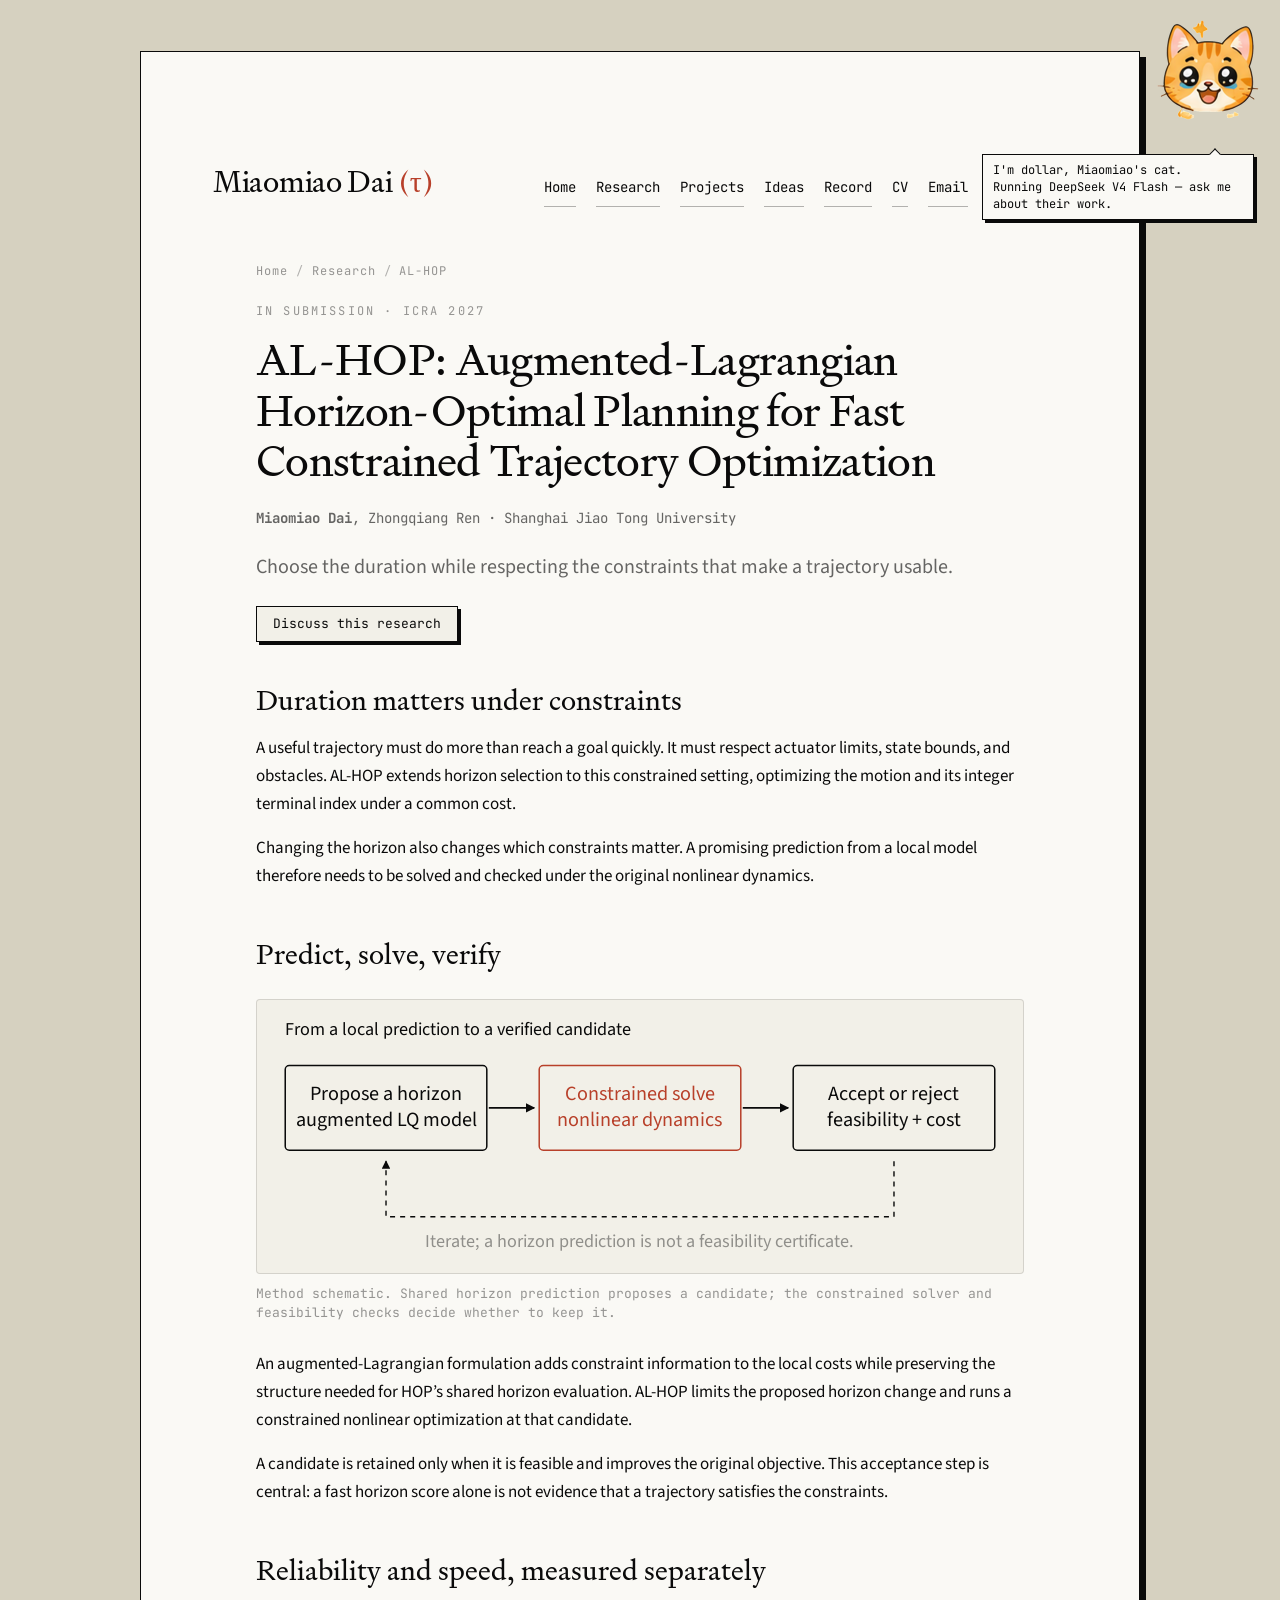
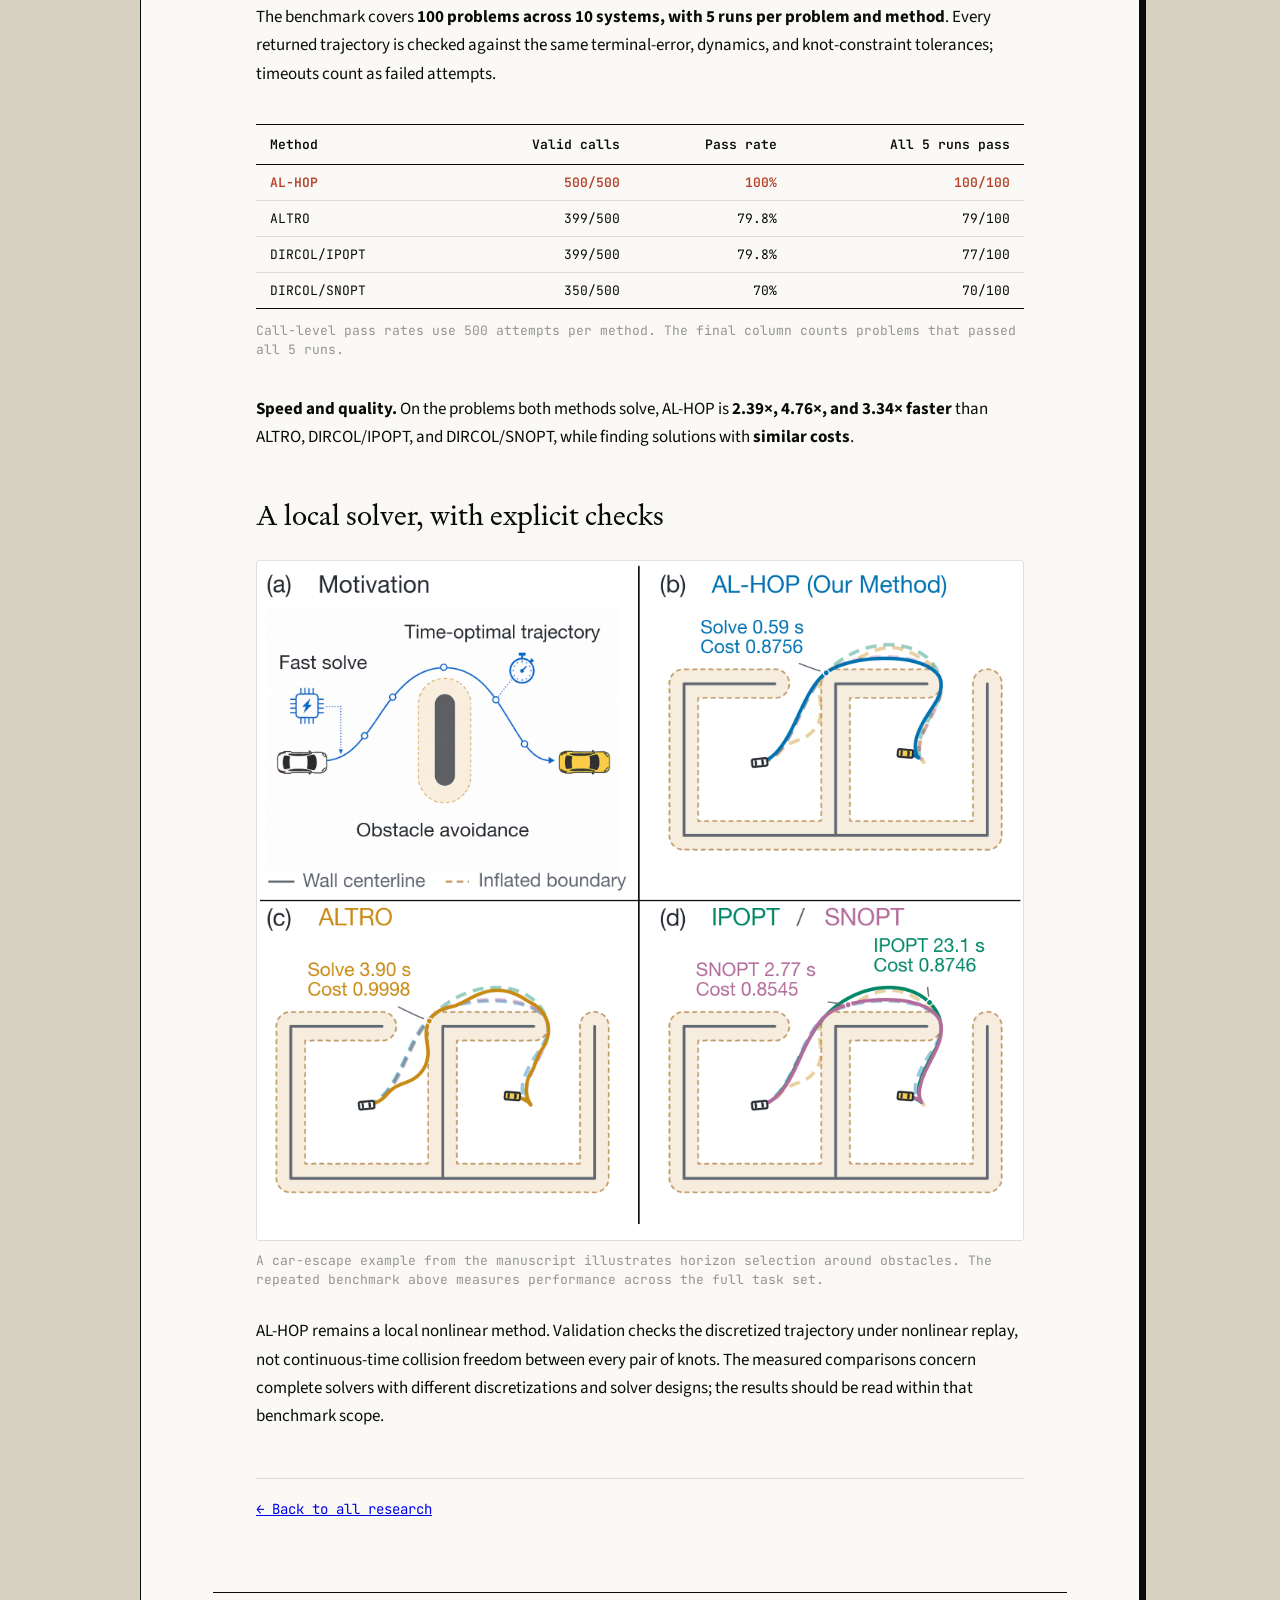
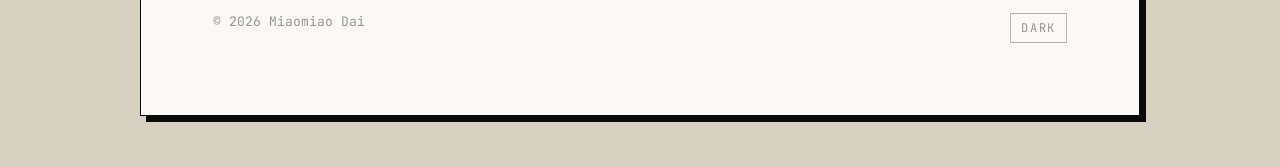
==== commit b7625d6d: "AL-HOP: quote the submitted paper's paired speedups; bold the CV's highlights The site card, the AL-" ====
--- a/al-hop.html
+++ b/al-hop.html
@@ -82,8 +82,8 @@
   </tbody>
 </table>
 </div>
-<p class="lang-en"><b>Speed and quality.</b> As summarized in the paper's abstract, AL-HOP runs up to <b>4 times faster on average</b> than popular baselines while finding solutions with <b>similar costs</b>.</p>
-<p class="lang-zh"><b>速度与质量。</b>论文摘要报告，相较常用基线，AL-HOP 的<b>平均加速比最高达 4 倍</b>，同时获得<b>代价相当的解</b>。</p></section><section class="research-section"><h2><span class="lang-en">A local solver, with explicit checks</span><span class="lang-zh">带有显式验证的局部求解器</span></h2>
+<p class="lang-en"><b>Speed and quality.</b> On the problems both methods solve, AL-HOP is <b>2.39×, 4.76×, and 3.34× faster</b> than ALTRO, DIRCOL/IPOPT, and DIRCOL/SNOPT, while finding solutions with <b>similar costs</b>.</p>
+<p class="lang-zh"><b>速度与质量。</b>在双方都有效的问题上，AL-HOP 比 ALTRO、DIRCOL/IPOPT、DIRCOL/SNOPT 分别<b>快 2.39、4.76、3.34 倍</b>，同时获得<b>代价相当的解</b>。</p></section><section class="research-section"><h2><span class="lang-en">A local solver, with explicit checks</span><span class="lang-zh">带有显式验证的局部求解器</span></h2>
 <figure class="figure"><img src="assets/pub-alhop-car-escape.png" alt="Car-escape trajectories from AL-HOP and the comparison solvers" width="2030" height="1800" loading="lazy"><figcaption><span class="lang-en">A car-escape example from the manuscript illustrates horizon selection around obstacles. The repeated benchmark above measures performance across the full task set.</span><span class="lang-zh">论文中的汽车脱困示例展示了障碍环境下的视界选择；上表的重复评测则覆盖完整任务集。</span></figcaption></figure><p class="lang-en">AL-HOP remains a local nonlinear method. Validation checks the discretized trajectory under nonlinear replay, not continuous-time collision freedom between every pair of knots. The measured comparisons concern complete solvers with different discretizations and solver designs; the results should be read within that benchmark scope.</p>
 <p class="lang-zh">AL-HOP 仍是局部非线性方法。验证检查离散轨迹的非线性回放，并不保证任意两个离散节点之间的连续时间无碰撞。对照比较的是采用不同离散化与求解设计的完整求解器，结果应在该基准范围内理解。</p></section></div>
 <p class="research-return"><a href="index.html#publications"><span class="lang-en">← Back to all research</span><span class="lang-zh">← 返回全部研究</span></a></p>
--- a/assets/paper.css
+++ b/assets/paper.css
@@ -849,8 +849,7 @@
 .research-points li::marker { color: var(--ink); }
 .research-points b { color: var(--ink); font-weight: 700; }
 .research-points li > b:first-child { color: var(--accent); }
-.research-preview .pub__links { margin-top: 13px; margin-bottom: 0; }
-.research-figure { position: relative; min-width: 0; min-height: 0; margin: 0; }
+.research-preview .pub__links { margin-top: 13px; margin-bottom: 0; }.research-figure { position: relative; min-width: 0; min-height: 0; margin: 0; }
 /* The visible language sets the row height. Fit the whole figure to that
    space, preserving its ratio instead of stretching or clipping its axes. */
 .research-visual {
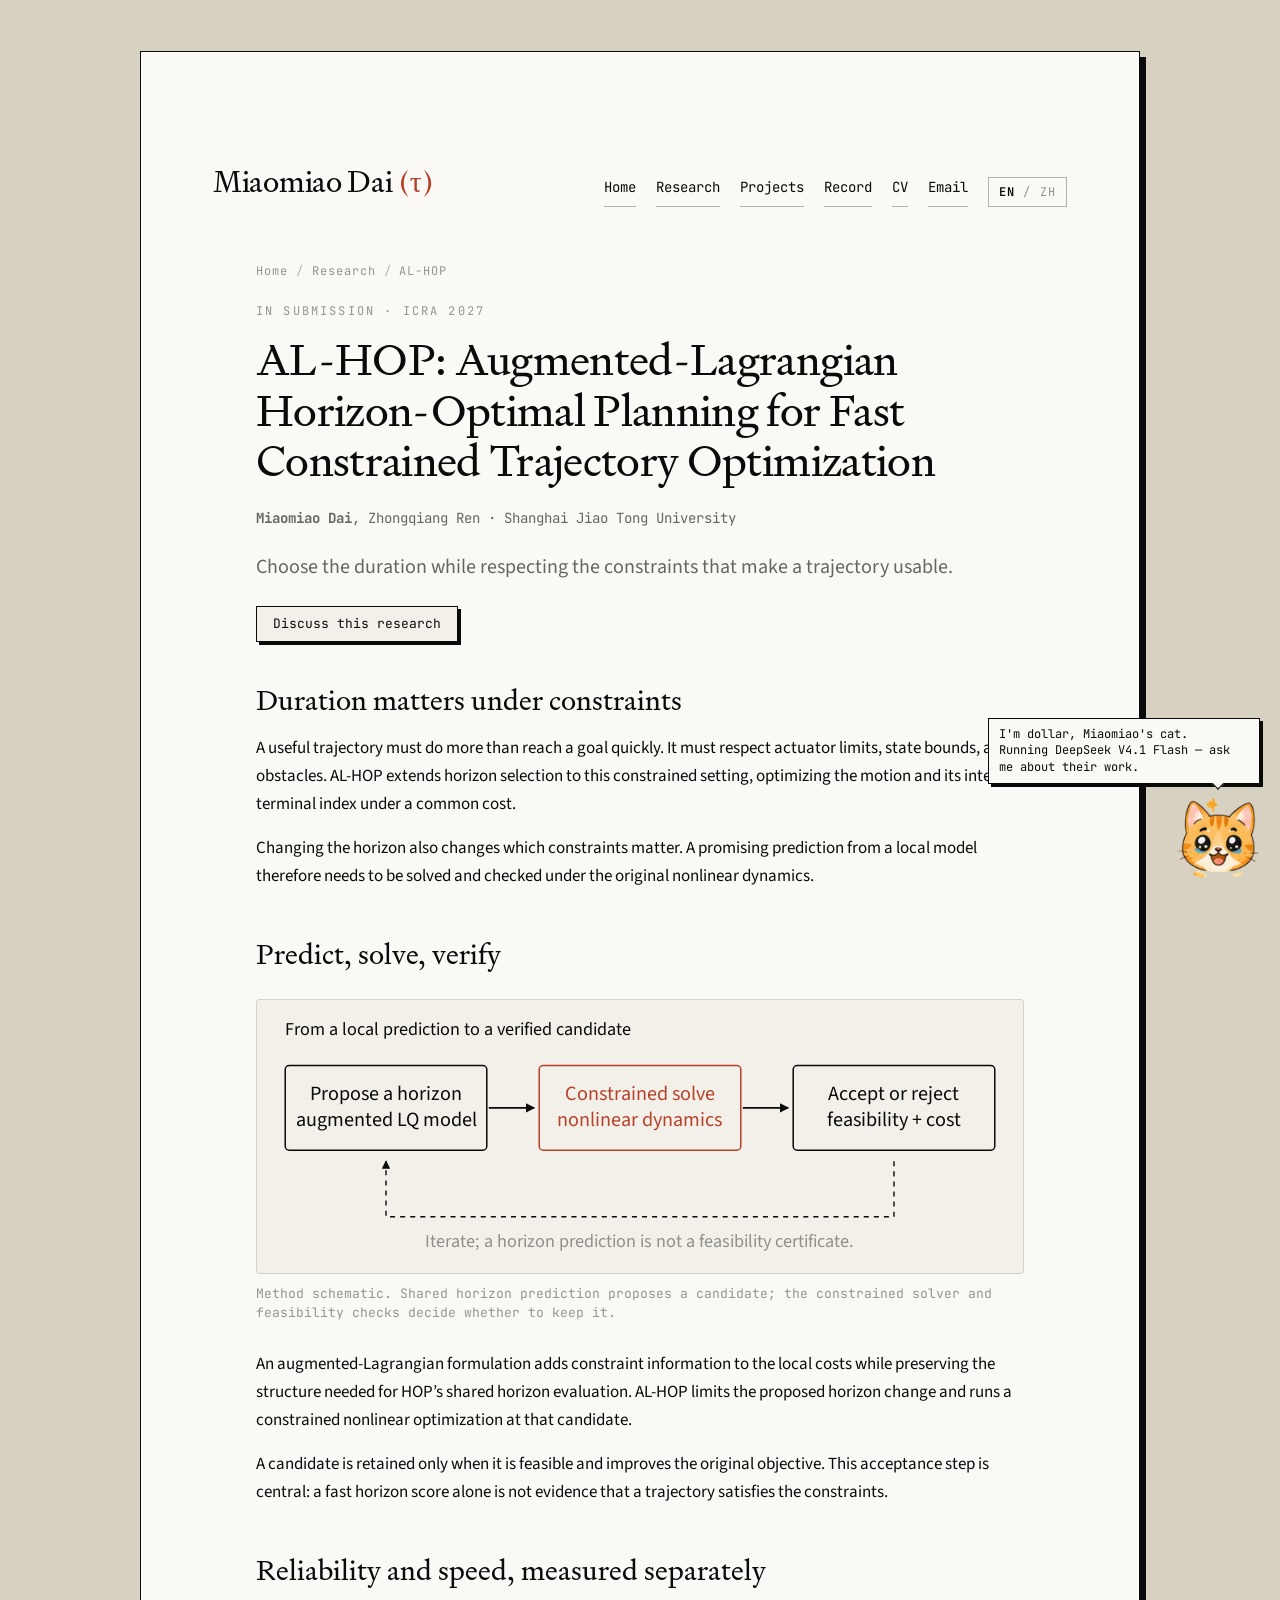
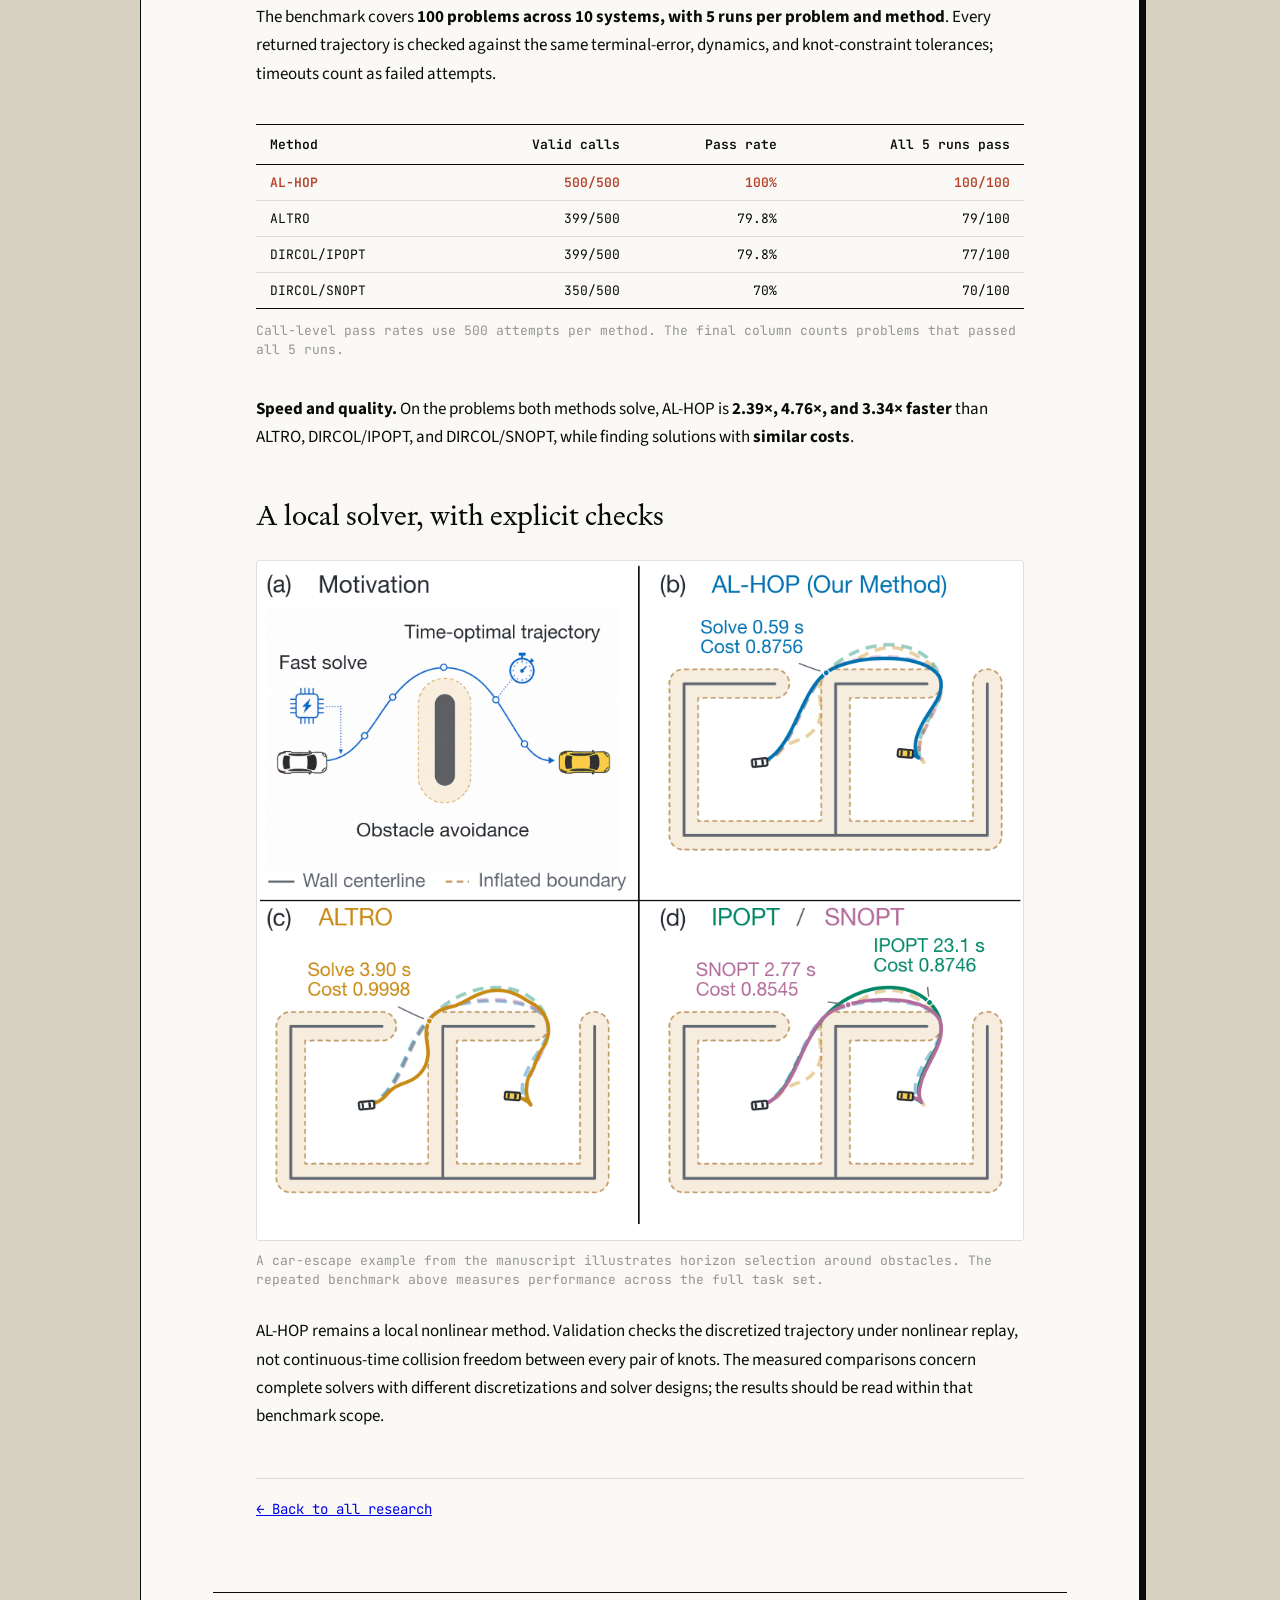
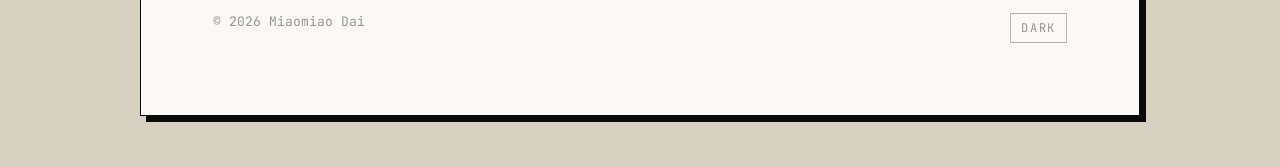
==== commit e9a55a2f: "Homepage: lead with the ICML 2027 research, retire the JAWM proposal - Research opens with Measure t" ====
--- a/al-hop.html
+++ b/al-hop.html
@@ -41,7 +41,6 @@
       <a href="index.html"><span class="lang-en">Home</span><span class="lang-zh">首页</span></a>
       <a href="index.html#publications"><span class="lang-en">Research</span><span class="lang-zh">研究</span></a>
       <a href="index.html#projects"><span class="lang-en">Projects</span><span class="lang-zh">项目</span></a>
-      <a href="index.html#proposals"><span class="lang-en">Ideas</span><span class="lang-zh">构想</span></a>
       <a href="index.html#experience"><span class="lang-en">Record</span><span class="lang-zh">履历</span></a>
       <a href="files/cv.pdf">CV</a>
       <a href="mailto:dmmsjtu@engineering.upenn.edu">Email</a>
--- a/assets/paper.css
+++ b/assets/paper.css
@@ -874,6 +874,21 @@
 .research-visual:hover { outline: 1px solid var(--accent); outline-offset: 4px; }
 .research-visual svg { background: var(--paper-hi); }
 .research-visual svg text { font-family: var(--sans); fill: currentColor; }
+/* A results chart drawn inline on a research card, so it follows the theme.
+   Marks take `color` from their group, as in the duo chart: grey for the
+   baselines, accent for ours, a faint 100% track behind every bar. */
+.card-chart .cc-title { font-size: 13.5px; font-weight: 600; }
+.card-chart .cc-sub { font-size: 11px; color: var(--ink-3); }
+.card-chart .cc-foot { font-size: 10.5px; color: var(--ink-3); }
+.card-chart .cc-group { font: 400 10px/1 var(--mono); letter-spacing: .08em; text-transform: uppercase; color: var(--ink-3); }
+html[data-lang="zh"] .card-chart .cc-group { letter-spacing: .02em; }
+.card-chart .cc-label { font-size: 12px; color: var(--ink-2); }
+.card-chart .cc-label--ours { color: var(--ink); font-weight: 600; }
+.card-chart .cc-value { font: 600 12px/1 var(--mono); font-variant-numeric: tabular-nums; }
+.card-chart .cc-base .cc-value { color: var(--ink-2); }
+.card-chart .cc-track { color: var(--rule); }
+.card-chart .cc-base { color: var(--ink-3); }
+.card-chart .cc-ours { color: var(--accent); }
 
 /* Illustrated research articles share one reading measure. */
 .research-page { max-width: var(--measure); margin-inline: auto; }
@@ -1310,18 +1325,26 @@
    the one place on this layout that is doing nothing. Below that width there
    is no margin to sit in, so she becomes an ordinary corner button.
    -------------------------------------------------------------------------- */
-/* Top right by default, and draggable from there — paper.js writes left/top
-   inline once she has been moved, and remembers where you left her. No desk
-   margin rule any more: with dragging, a predictable corner beats a clever
-   position that depends on viewport width. */
+/* Bottom right by default, and draggable from there — paper.js writes
+   left/top inline once she has been moved, and remembers where you left her.
+   Not the top right any more: there she sat on the nav (Email, EN/ZH) at any
+   width where the sheet reaches the window edge. The bottom corner is where
+   readers expect a chat to live, and nothing on the page is anchored there. */
 .dollar {
   position: fixed;
-  top: 18px;
   right: 20px;
+  bottom: calc(20px + env(safe-area-inset-bottom, 0px));
   z-index: 60;
   display: flex;
   align-items: flex-end;
   gap: 10px;
+}
+
+/* Room for her at the end of the page. Below ~1240px she overlaps the
+   sheet, and at full scroll she would sit on the footer's language and
+   theme toggles; this lets the footer scroll clear of her. */
+@media (max-width: 1239px) {
+  body { padding-bottom: 96px; }
 }
 
 .dollar__btn { cursor: grab; touch-action: none; }
@@ -1339,7 +1362,7 @@
 /* The hint sits above her by default; when she is near the top of the window
    there is no room up there, so it goes underneath instead — and its little
    tail has to move to the other edge and point back up at her. */
-.dollar--top .dollar__hint { top: 136px; bottom: auto; }
+.dollar--top .dollar__hint { top: calc(100% + 12px); bottom: auto; }
 .dollar--top .dollar__hint::after {
   bottom: auto;
   top: -5px;
@@ -1355,7 +1378,7 @@
   background: none;
   padding: 0;
   cursor: grab;
-  width: 104px;
+  width: 84px;
   line-height: 0;
   transition: transform .18s cubic-bezier(.22,.61,.36,1);
 }
@@ -1392,15 +1415,15 @@
   50%      { transform: translateY(-5px) }
 }
 
-/* The nudge. It is the only thing telling a visitor the cat is clickable, so
-   it stays until it is used or dismissed once. */
-/* Above her, not beside her: the desk margin is ~220px at 1440 and this
-   label is wider than that, so sitting it to the left drops the tail right
-   on the sheet's border and into the "Hello!" the artwork already carries. */
+/* The nudge. It used to stay up until the chat was opened, and a bubble
+   that never leaves covers whatever scrolls under it. Now paper.js shows it
+   once a visit for a few seconds, then only while the pointer is on her or
+   she has keyboard focus (.is-hinting). It sits above her, right-aligned to
+   her edge, so it never runs off the side of the window. */
 .dollar__hint {
   position: absolute;
-  right: 6px;
-  bottom: 136px;
+  right: 0;
+  bottom: calc(100% + 12px);
   /* Two lines of introduction now, so it wraps instead of running off the
      edge — bounded so it never grows wider than a phone screen. */
   white-space: normal;
@@ -1414,11 +1437,23 @@
   box-shadow: var(--lift-sm);
   padding: 7px 10px;
   cursor: pointer;
-}
+  opacity: 0;
+  visibility: hidden;
+  transform: translateY(4px);
+  transition: opacity .18s ease, transform .18s ease, visibility 0s linear .18s;
+}
+.dollar.is-hinting .dollar__hint {
+  opacity: 1;
+  visibility: visible;
+  transform: none;
+  transition: opacity .18s ease, transform .18s ease, visibility 0s;
+}
+/* The tail points at the middle of her: half of her 84px, less half its own
+   rotated width. */
 .dollar__hint::after {
   content: "";
   position: absolute;
-  right: 34px;
+  right: 37px;
   bottom: -5px;
   width: 8px;
   height: 8px;
@@ -1435,7 +1470,7 @@
   position: fixed;
   z-index: 61;
   right: 20px;
-  bottom: 138px;
+  bottom: 116px;
   width: 372px;
   max-width: calc(100vw - 32px);
   background: var(--paper);
@@ -1498,7 +1533,7 @@
 .chat__msg--cat b { color: var(--ink); font-weight: 600; }
 .chat__msg--err { align-self: flex-start; color: var(--accent); }
 
-/* Three dots while the model thinks. v4-flash reasons before it writes, so
+/* Three dots while the model thinks. V4.1 Flash reasons before it writes, so
    this is on screen long enough to matter. */
 .chat__dots span {
   display: inline-block; width: 4px; height: 4px; margin-right: 3px;
@@ -1551,12 +1586,14 @@
 }
 
 @media (max-width: 560px) {
-  .dollar__btn { width: 74px; }
-  .dollar__hint { right: 68px; bottom: 44px; }
-  .chat { right: 12px; left: 12px; width: auto; bottom: 104px; }
+  .dollar { right: 12px; bottom: calc(12px + env(safe-area-inset-bottom, 0px)); }
+  .dollar__btn { width: 60px; }
+  .dollar__hint::after { right: 25px; }
+  .chat { right: 12px; left: 12px; width: auto; bottom: 84px; }
 }
 @media (prefers-reduced-motion: reduce) {
   .dollar__btn, .dollar__btn.is-busy { transition: none; animation: none; }
+  .dollar__hint, .dollar.is-hinting .dollar__hint { transition: none; transform: none; }
   .chat__dots span { animation: none; opacity: .5; }
 }
 
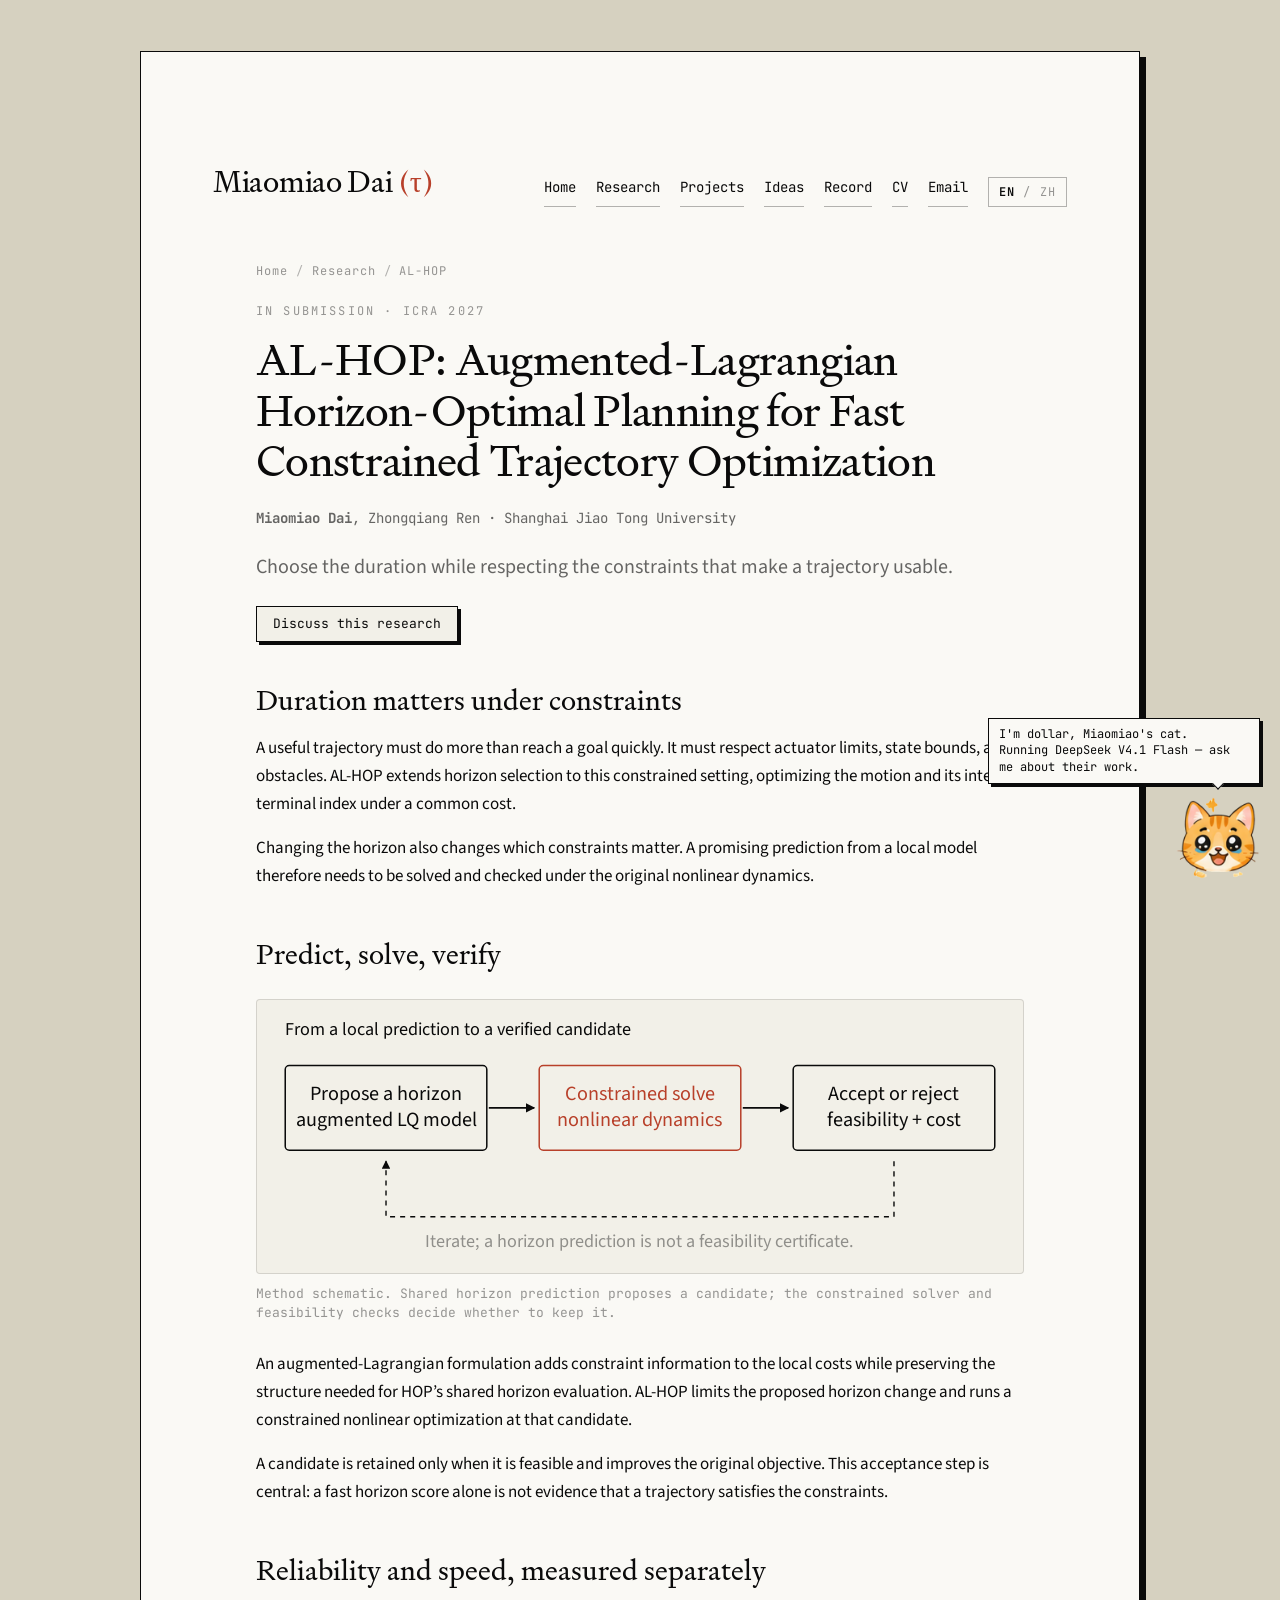
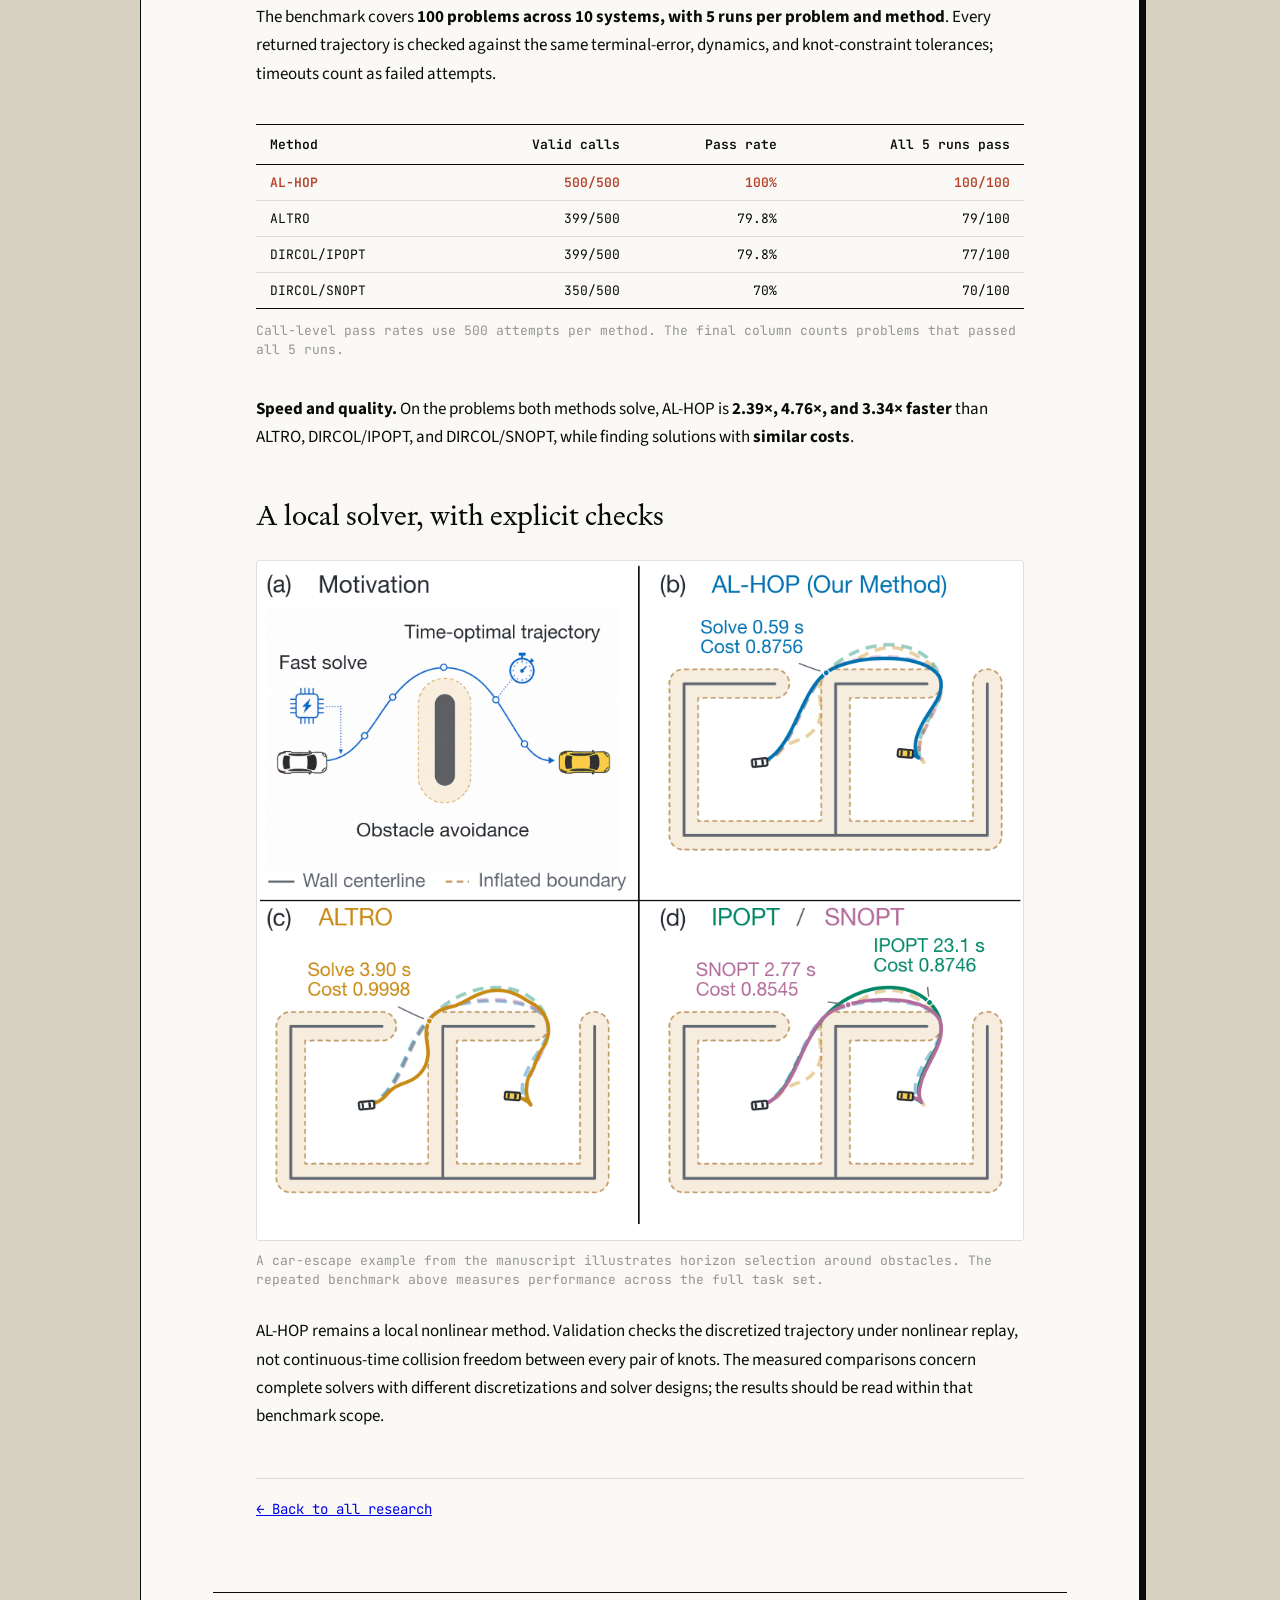
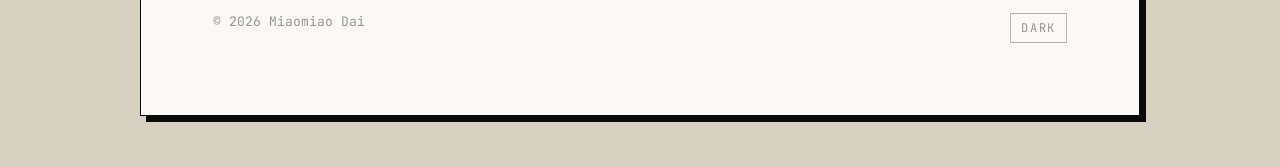
==== commit 1854ff94: "Move Measure the Value, Learn the Slope to Proposal Ideas; keep it off the CV - Research is back to " ====
--- a/al-hop.html
+++ b/al-hop.html
@@ -41,6 +41,7 @@
       <a href="index.html"><span class="lang-en">Home</span><span class="lang-zh">首页</span></a>
       <a href="index.html#publications"><span class="lang-en">Research</span><span class="lang-zh">研究</span></a>
       <a href="index.html#projects"><span class="lang-en">Projects</span><span class="lang-zh">项目</span></a>
+      <a href="index.html#proposals"><span class="lang-en">Ideas</span><span class="lang-zh">构想</span></a>
       <a href="index.html#experience"><span class="lang-en">Record</span><span class="lang-zh">履历</span></a>
       <a href="files/cv.pdf">CV</a>
       <a href="mailto:dmmsjtu@engineering.upenn.edu">Email</a>
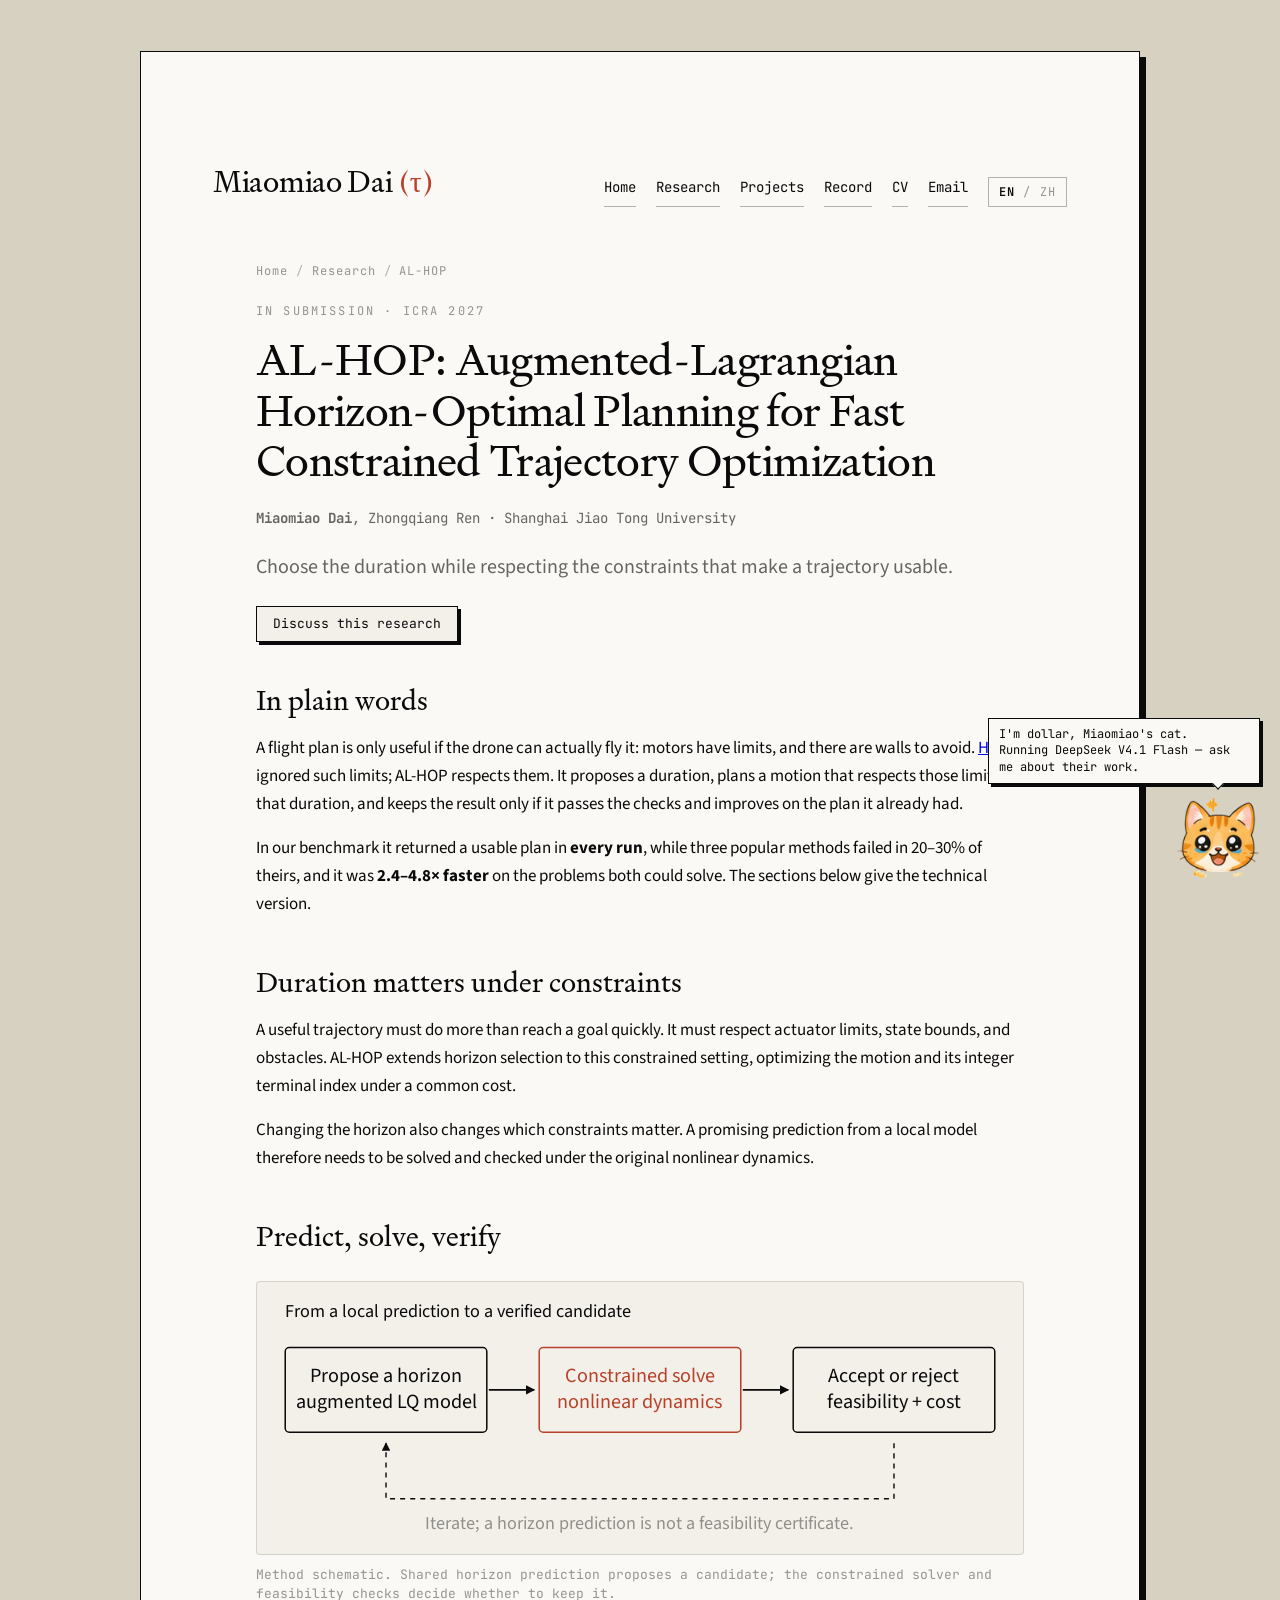
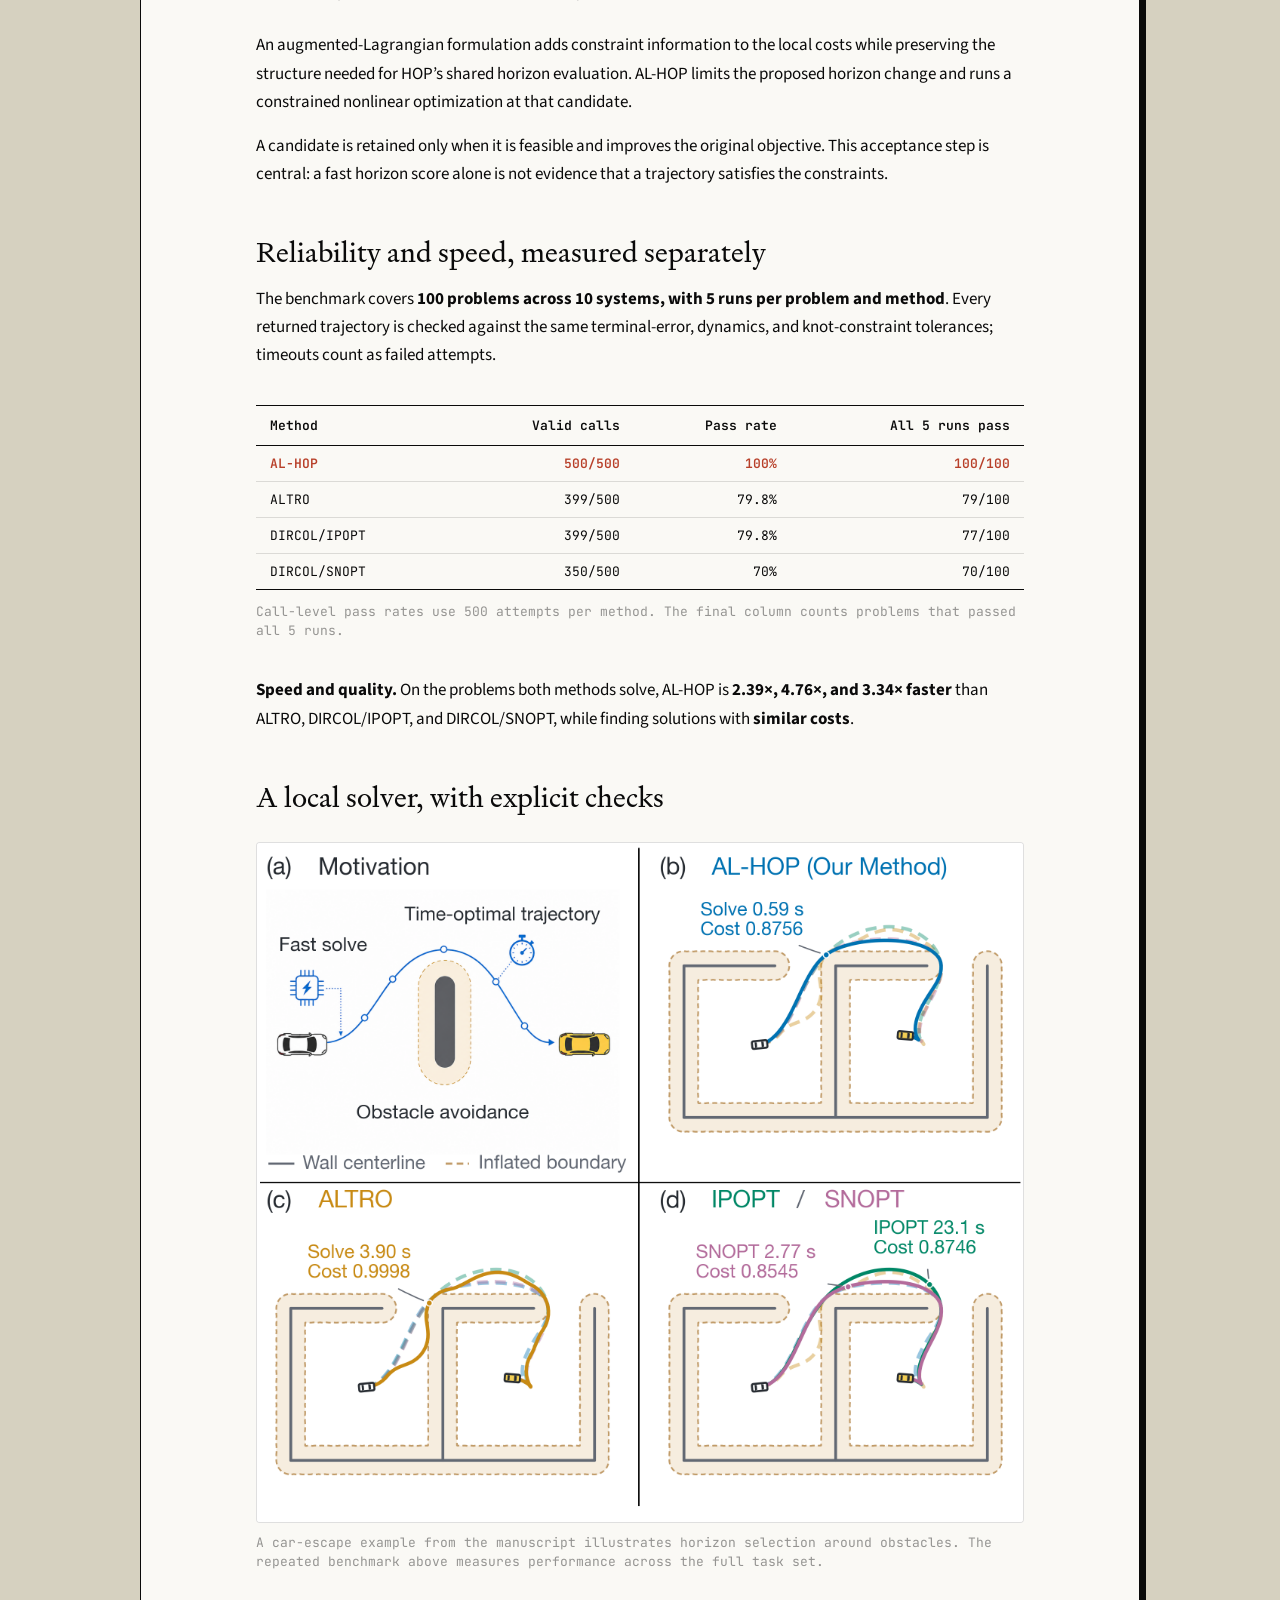
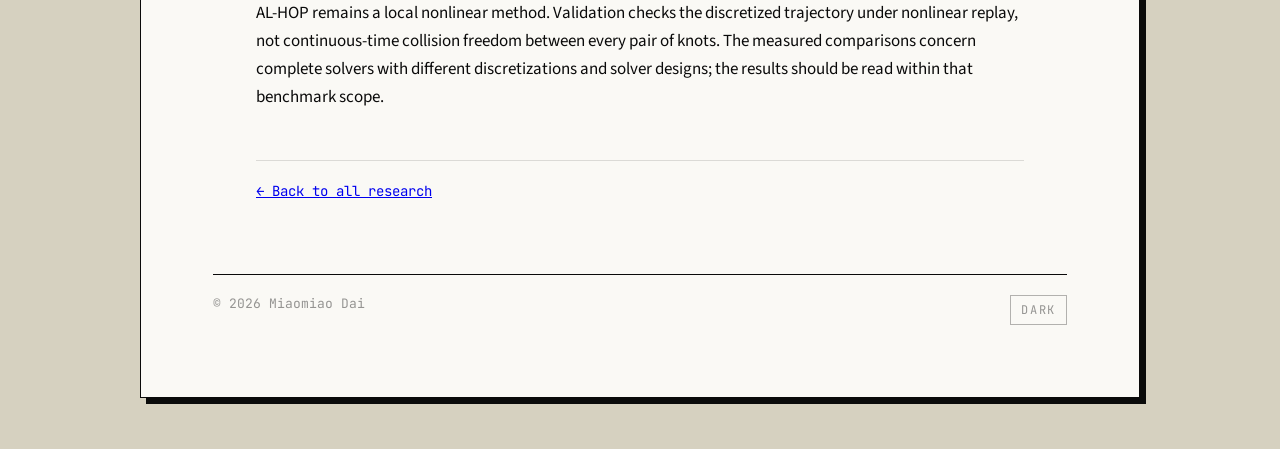
==== commit cfbd1790: "Homepage in plain language; drop Proposal Ideas; CV wording - Research and project cards rewritten f" ====
--- a/al-hop.html
+++ b/al-hop.html
@@ -41,7 +41,6 @@
       <a href="index.html"><span class="lang-en">Home</span><span class="lang-zh">首页</span></a>
       <a href="index.html#publications"><span class="lang-en">Research</span><span class="lang-zh">研究</span></a>
       <a href="index.html#projects"><span class="lang-en">Projects</span><span class="lang-zh">项目</span></a>
-      <a href="index.html#proposals"><span class="lang-en">Ideas</span><span class="lang-zh">构想</span></a>
       <a href="index.html#experience"><span class="lang-en">Record</span><span class="lang-zh">履历</span></a>
       <a href="files/cv.pdf">CV</a>
       <a href="mailto:dmmsjtu@engineering.upenn.edu">Email</a>
@@ -58,7 +57,10 @@
 <div class="research-lead"><span class="lang-en">Choose the duration while respecting the constraints that make a trajectory usable.</span><span class="lang-zh">在选择运动时长的同时，满足让轨迹真正可用的约束。</span></div>
 <ul class="linkrow"><li><a class="btn" href="mailto:dmmsjtu@engineering.upenn.edu"><span class="lang-en">Discuss this research</span><span class="lang-zh">交流这项研究</span></a></li></ul>
 </section>
-<div class="research-article"><section class="research-section"><h2><span class="lang-en">Duration matters under constraints</span><span class="lang-zh">约束下，时长同样重要</span></h2>
+<div class="research-article"><section class="research-section"><h2><span class="lang-en">In plain words</span><span class="lang-zh">通俗地说</span></h2>
+<p class="lang-en">A flight plan is only useful if the drone can actually fly it: motors have limits, and there are walls to avoid. <a href="project.html">HOP</a> ignored such limits; AL-HOP respects them. It proposes a duration, plans a motion that respects those limits for that duration, and keeps the result only if it passes the checks and improves on the plan it already had.</p>
+<p class="lang-zh">一份飞行方案只有无人机真的飞得出来才有用：电机出力有上限，途中还有墙要避开。<a href="project.html">HOP</a> 不考虑这些限制，AL-HOP 则把它们都算进去。它先提出一个时长，在这个时长下规划出满足这些限制的动作，只有通过检验、并且比手头已有方案更好时才保留。</p><p class="lang-en">In our benchmark it returned a usable plan in <b>every run</b>, while three popular methods failed in 20–30% of theirs, and it was <b>2.4–4.8× faster</b> on the problems both could solve. The sections below give the technical version.</p>
+<p class="lang-zh">在我们的基准测试中，它<b>每一次运行</b>都给出了可用方案，而三种常用方法有 20%–30% 的运行失败；在双方都能解的题目上，它还<b>快 2.4–4.8 倍</b>。下面几节是技术版本。</p></section><section class="research-section"><h2><span class="lang-en">Duration matters under constraints</span><span class="lang-zh">约束下，时长同样重要</span></h2>
 <p class="lang-en">A useful trajectory must do more than reach a goal quickly. It must respect actuator limits, state bounds, and obstacles. AL-HOP extends horizon selection to this constrained setting, optimizing the motion and its integer terminal index under a common cost.</p>
 <p class="lang-zh">一条可用轨迹不仅要尽快抵达目标，还必须满足执行器限制、状态边界和障碍约束。AL-HOP 将视界选择扩展到这一场景，在统一代价下优化运动及其整数终止时刻。</p><p class="lang-en">Changing the horizon also changes which constraints matter. A promising prediction from a local model therefore needs to be solved and checked under the original nonlinear dynamics.</p>
 <p class="lang-zh">视界改变时，起作用的约束也可能改变。因此，局部模型给出的有希望的预测，还需要在原始非线性动力学下求解并验证。</p></section><section class="research-section"><h2><span class="lang-en">Predict, solve, verify</span><span class="lang-zh">预测、求解、验证</span></h2>
--- a/assets/paper.css
+++ b/assets/paper.css
@@ -874,21 +874,6 @@
 .research-visual:hover { outline: 1px solid var(--accent); outline-offset: 4px; }
 .research-visual svg { background: var(--paper-hi); }
 .research-visual svg text { font-family: var(--sans); fill: currentColor; }
-/* A results chart drawn inline on a research card, so it follows the theme.
-   Marks take `color` from their group, as in the duo chart: grey for the
-   baselines, accent for ours, a faint 100% track behind every bar. */
-.card-chart .cc-title { font-size: 13.5px; font-weight: 600; }
-.card-chart .cc-sub { font-size: 11px; color: var(--ink-3); }
-.card-chart .cc-foot { font-size: 10.5px; color: var(--ink-3); }
-.card-chart .cc-group { font: 400 10px/1 var(--mono); letter-spacing: .08em; text-transform: uppercase; color: var(--ink-3); }
-html[data-lang="zh"] .card-chart .cc-group { letter-spacing: .02em; }
-.card-chart .cc-label { font-size: 12px; color: var(--ink-2); }
-.card-chart .cc-label--ours { color: var(--ink); font-weight: 600; }
-.card-chart .cc-value { font: 600 12px/1 var(--mono); font-variant-numeric: tabular-nums; }
-.card-chart .cc-base .cc-value { color: var(--ink-2); }
-.card-chart .cc-track { color: var(--rule); }
-.card-chart .cc-base { color: var(--ink-3); }
-.card-chart .cc-ours { color: var(--accent); }
 
 /* Illustrated research articles share one reading measure. */
 .research-page { max-width: var(--measure); margin-inline: auto; }
@@ -1132,11 +1117,6 @@
   .pub__figs { grid-template-columns: 1fr; }
   .pub__figs .pub__thumb { max-width: none; }
 }
-
-/* Proposal ideas have their own series within the same card layout. */
-#proposals { counter-reset: proposal; }
-.pub--proposal { counter-increment: proposal; }
-.pub--proposal .pub__card::after { content: "P" counter(proposal, decimal-leading-zero); }
 
 /* A project is the same title-label-plus-body as a publication, with its
    own series (PR01, PR02 …). `counter-increment` here replaces the .pub
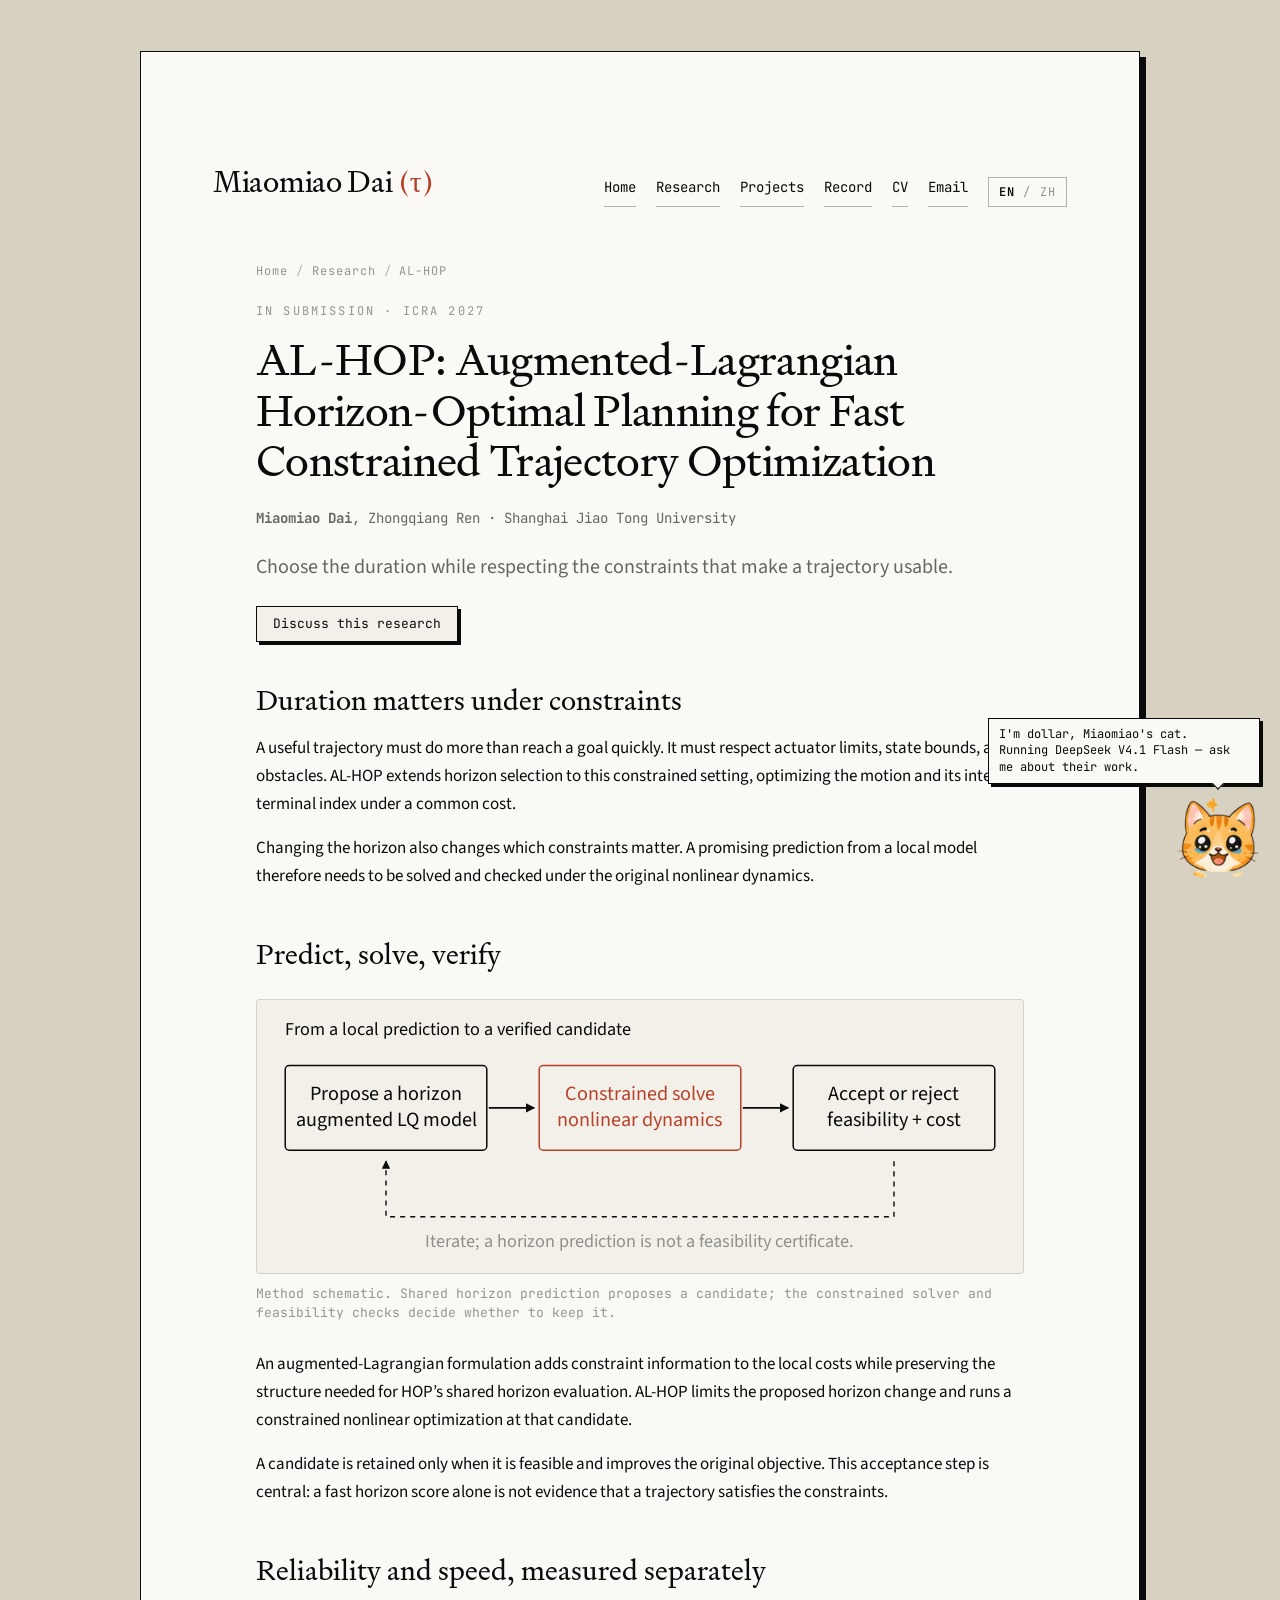
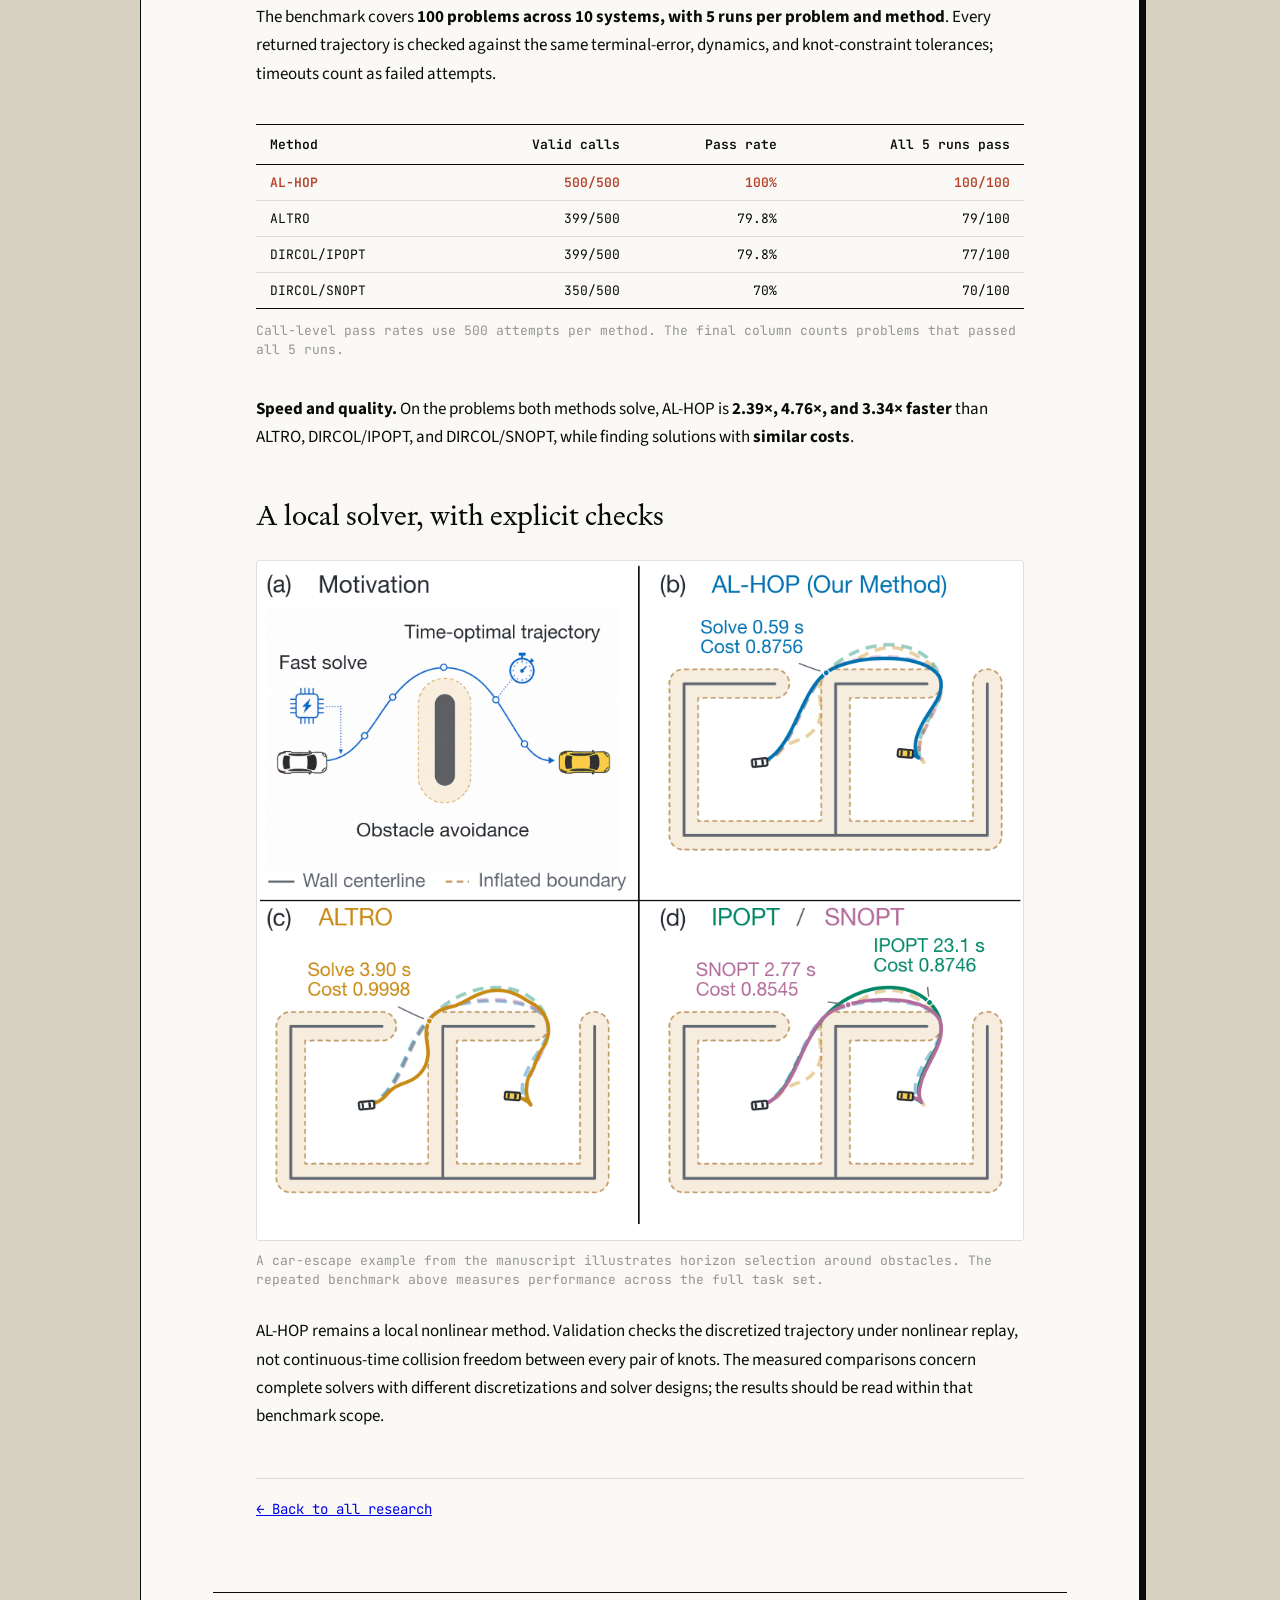
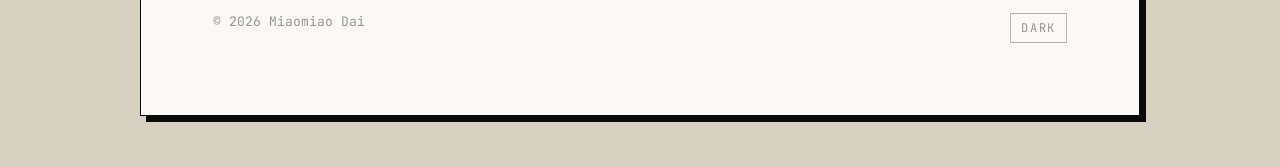
==== commit 9d104139: "Research and project cards back in a professional register - Cards, section intro and news blurbs re" ====
--- a/al-hop.html
+++ b/al-hop.html
@@ -57,10 +57,7 @@
 <div class="research-lead"><span class="lang-en">Choose the duration while respecting the constraints that make a trajectory usable.</span><span class="lang-zh">在选择运动时长的同时，满足让轨迹真正可用的约束。</span></div>
 <ul class="linkrow"><li><a class="btn" href="mailto:dmmsjtu@engineering.upenn.edu"><span class="lang-en">Discuss this research</span><span class="lang-zh">交流这项研究</span></a></li></ul>
 </section>
-<div class="research-article"><section class="research-section"><h2><span class="lang-en">In plain words</span><span class="lang-zh">通俗地说</span></h2>
-<p class="lang-en">A flight plan is only useful if the drone can actually fly it: motors have limits, and there are walls to avoid. <a href="project.html">HOP</a> ignored such limits; AL-HOP respects them. It proposes a duration, plans a motion that respects those limits for that duration, and keeps the result only if it passes the checks and improves on the plan it already had.</p>
-<p class="lang-zh">一份飞行方案只有无人机真的飞得出来才有用：电机出力有上限，途中还有墙要避开。<a href="project.html">HOP</a> 不考虑这些限制，AL-HOP 则把它们都算进去。它先提出一个时长，在这个时长下规划出满足这些限制的动作，只有通过检验、并且比手头已有方案更好时才保留。</p><p class="lang-en">In our benchmark it returned a usable plan in <b>every run</b>, while three popular methods failed in 20–30% of theirs, and it was <b>2.4–4.8× faster</b> on the problems both could solve. The sections below give the technical version.</p>
-<p class="lang-zh">在我们的基准测试中，它<b>每一次运行</b>都给出了可用方案，而三种常用方法有 20%–30% 的运行失败；在双方都能解的题目上，它还<b>快 2.4–4.8 倍</b>。下面几节是技术版本。</p></section><section class="research-section"><h2><span class="lang-en">Duration matters under constraints</span><span class="lang-zh">约束下，时长同样重要</span></h2>
+<div class="research-article"><section class="research-section"><h2><span class="lang-en">Duration matters under constraints</span><span class="lang-zh">约束下，时长同样重要</span></h2>
 <p class="lang-en">A useful trajectory must do more than reach a goal quickly. It must respect actuator limits, state bounds, and obstacles. AL-HOP extends horizon selection to this constrained setting, optimizing the motion and its integer terminal index under a common cost.</p>
 <p class="lang-zh">一条可用轨迹不仅要尽快抵达目标，还必须满足执行器限制、状态边界和障碍约束。AL-HOP 将视界选择扩展到这一场景，在统一代价下优化运动及其整数终止时刻。</p><p class="lang-en">Changing the horizon also changes which constraints matter. A promising prediction from a local model therefore needs to be solved and checked under the original nonlinear dynamics.</p>
 <p class="lang-zh">视界改变时，起作用的约束也可能改变。因此，局部模型给出的有希望的预测，还需要在原始非线性动力学下求解并验证。</p></section><section class="research-section"><h2><span class="lang-en">Predict, solve, verify</span><span class="lang-zh">预测、求解、验证</span></h2>
